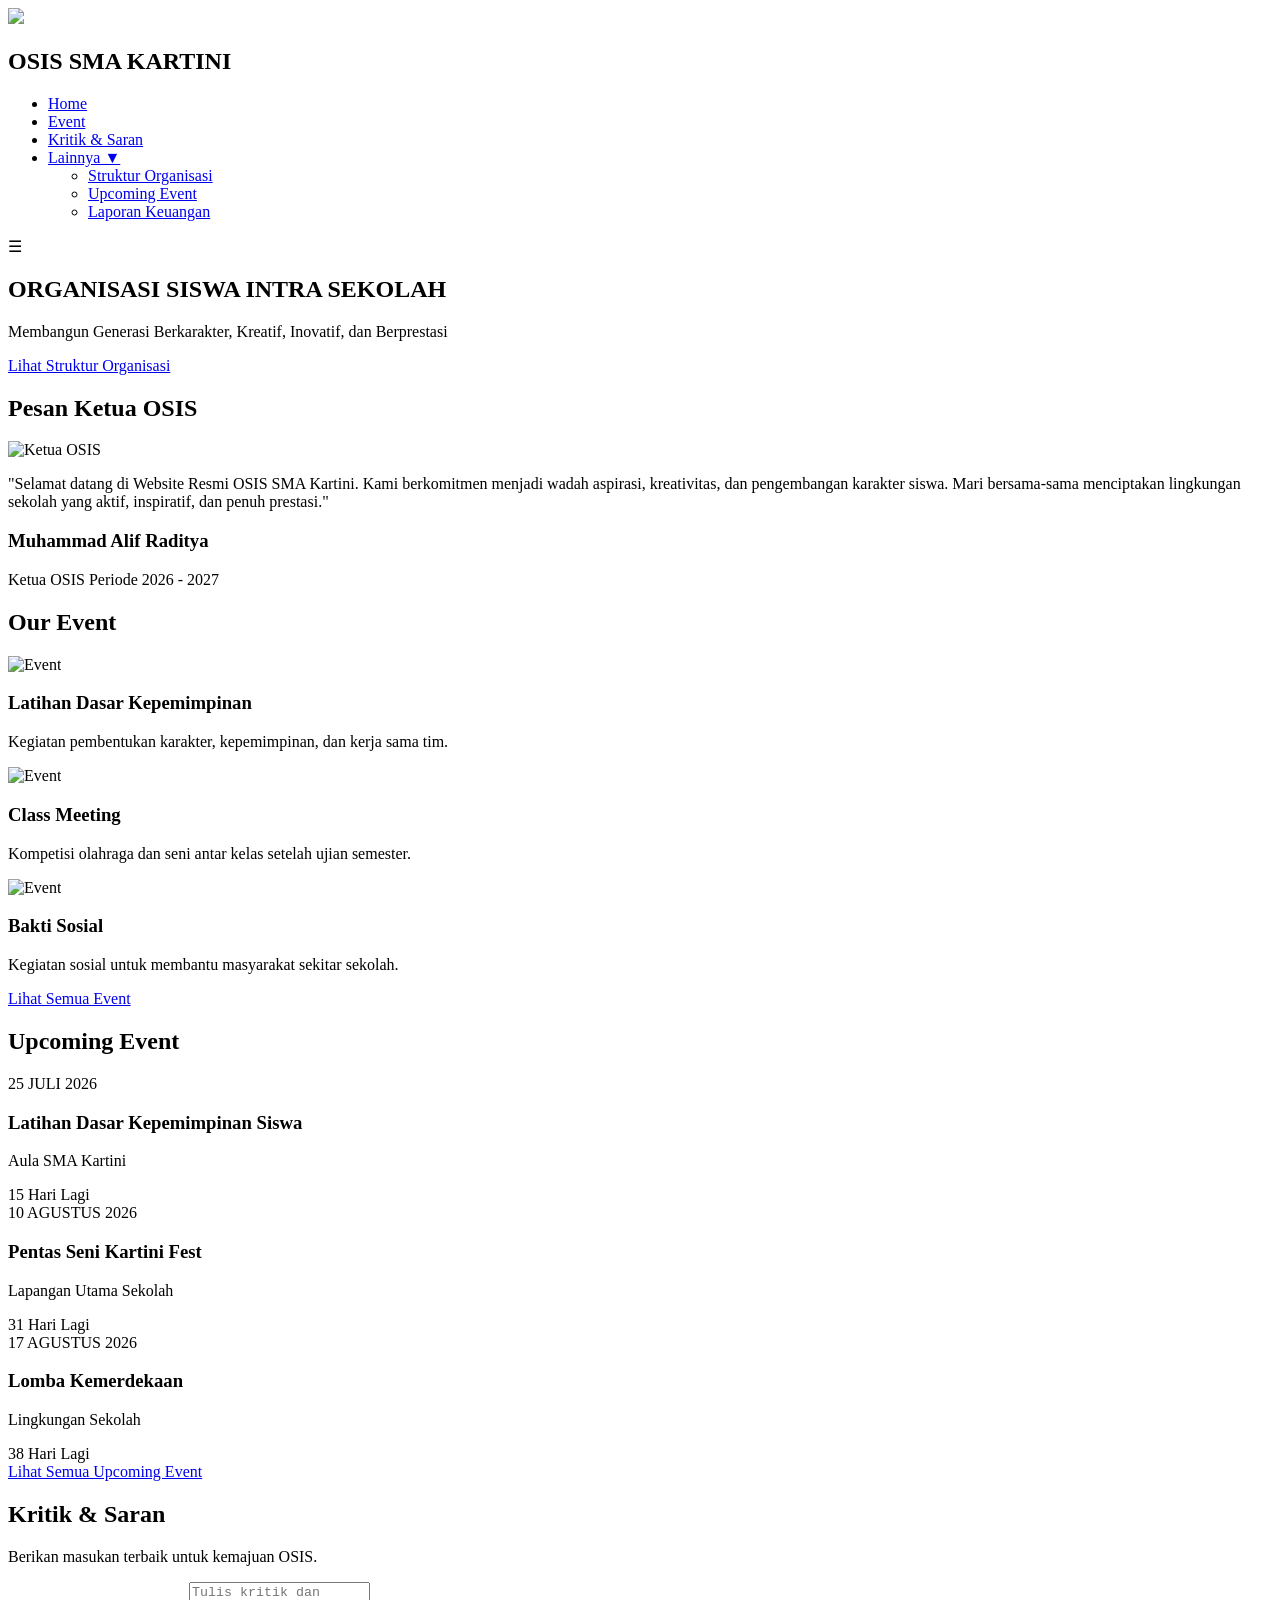
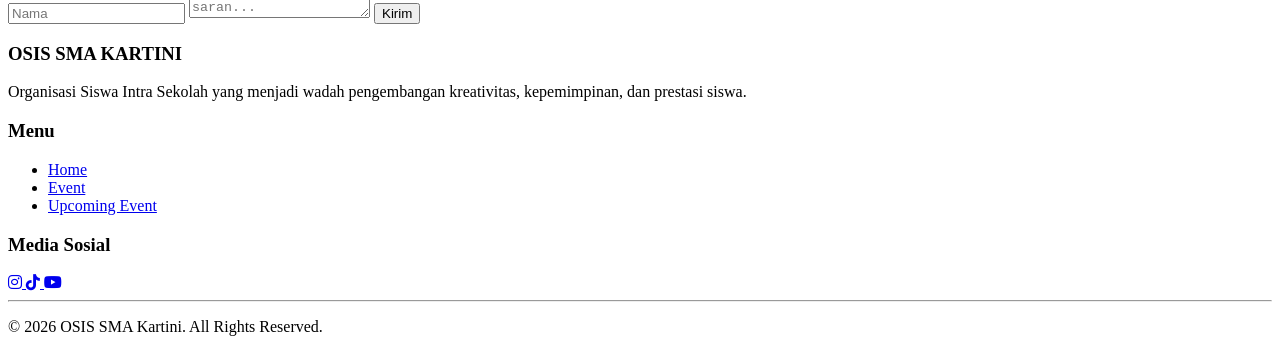
==== index.html @ 9b36c660 "Add files via upload" ====
<!DOCTYPE html>
<html lang="id">
<head>

<meta charset="UTF-8">
<meta name="viewport" content="width=device-width, initial-scale=1.0">

<title>OSIS SMA Kartini</title>

<link rel="preconnect" href="https://fonts.googleapis.com">
<link href="https://fonts.googleapis.com/css2?family=Poppins:wght@300;400;500;600;700&display=swap" rel="stylesheet">
<link rel="stylesheet"
href="https://cdnjs.cloudflare.com/ajax/libs/font-awesome/6.5.1/css/all.min.css">

<link rel="stylesheet" href="css/style.css">

</head>
<body>

<header>

<div class="container">

<nav class="navbar">

<div class="logo">
<img src="assets/icons/logo.png">
<h2>OSIS SMA KARTINI</h2>
</div>

<ul class="nav-menu">

<li>
<a href="index.html">Home</a>
</li>

<li>
<a href="event.html">Event</a>
</li>

<li>
<a href="#kritik">Kritik & Saran</a>
</li>

<li class="dropdown">

<a href="#">Lainnya ▼</a>

<ul class="dropdown-content">

<li>
<a href="struktur-organisasi.html">
Struktur Organisasi
</a>
</li>

<li>
<a href="upcoming-event.html">
Upcoming Event
</a>
</li>

<li>
<a href="laporan-keuangan.html">
Laporan Keuangan
</a>
</li>

</ul>

</li>

</ul>

<div class="hamburger">
☰
</div>

</nav>

</div>

</header>

<!-- HERO -->

<section class="hero">

    <div class="hero-overlay">

        <div class="hero-content">

            <h1>
                ORGANISASI SISWA INTRA SEKOLAH
            </h1>

            <p>
                Membangun Generasi Berkarakter,
                Kreatif, Inovatif, dan Berprestasi
            </p>

            <a href="struktur-organisasi.html" class="btn">
                Lihat Struktur Organisasi
            </a>

        </div>

    </div>

</section>

<!-- PESAN KETUA -->

<section class="ketua">

    <div class="container">

        <h2 class="section-title">
            Pesan Ketua OSIS
        </h2>

        <div class="ketua-wrapper">

            <div class="ketua-image">

                <img
                src="assets/images/ketua.png"
                alt="Ketua OSIS">

            </div>

            <div class="ketua-content">

                <p>
                    "Selamat datang di Website Resmi OSIS SMA Kartini.
                    Kami berkomitmen menjadi wadah aspirasi,
                    kreativitas, dan pengembangan karakter siswa.
                    Mari bersama-sama menciptakan lingkungan sekolah
                    yang aktif, inspiratif, dan penuh prestasi."
                </p>

                <h3>
                    Muhammad Alif Raditya
                </h3>

                <span>
                    Ketua OSIS Periode 2026 - 2027
                </span>

            </div>

        </div>

    </div>

</section>

<!-- EVENT PREVIEW -->

<section class="event-preview">

    <div class="container">

        <h2 class="section-title">
            Our Event
        </h2>

        <div class="event-grid">

            <!-- EVENT 1 -->

            <div class="event-card">

                <img
                src="assets/images/event1.jpg"
                alt="Event">

                <div class="event-content">

                    <h3>
                        Latihan Dasar Kepemimpinan
                    </h3>

                    <p>
                        Kegiatan pembentukan karakter,
                        kepemimpinan, dan kerja sama tim.
                    </p>

                </div>

            </div>

            <!-- EVENT 2 -->

            <div class="event-card">

                <img
                src="assets/images/event2.jpg"
                alt="Event">

                <div class="event-content">

                    <h3>
                        Class Meeting
                    </h3>

                    <p>
                        Kompetisi olahraga dan seni antar
                        kelas setelah ujian semester.
                    </p>

                </div>

            </div>

            <!-- EVENT 3 -->

            <div class="event-card">

                <img
                src="assets/images/event3.jpg"
                alt="Event">

                <div class="event-content">

                    <h3>
                        Bakti Sosial
                    </h3>

                    <p>
                        Kegiatan sosial untuk membantu
                        masyarakat sekitar sekolah.
                    </p>

                </div>

            </div>

        </div>

        <div class="event-button">

            <a href="event.html" class="btn btn-red">
                Lihat Semua Event
            </a>

        </div>

    </div>

</section>

<!-- UPCOMING EVENT -->

<section class="upcoming-preview">

    <div class="container">

        <h2 class="section-title">
            Upcoming Event
        </h2>

        <div class="upcoming-grid">

            <!-- EVENT 1 -->

            <div class="upcoming-card">

                <div class="upcoming-date">
                    25 JULI 2026
                </div>

                <h3>
                    Latihan Dasar Kepemimpinan Siswa
                </h3>

                <p>
                    Aula SMA Kartini
                </p>

                <div class="countdown">
                    15 Hari Lagi
                </div>

            </div>

            <!-- EVENT 2 -->

            <div class="upcoming-card">

                <div class="upcoming-date">
                    10 AGUSTUS 2026
                </div>

                <h3>
                    Pentas Seni Kartini Fest
                </h3>

                <p>
                    Lapangan Utama Sekolah
                </p>

                <div class="countdown">
                    31 Hari Lagi
                </div>

            </div>

            <!-- EVENT 3 -->

            <div class="upcoming-card">

                <div class="upcoming-date">
                    17 AGUSTUS 2026
                </div>

                <h3>
                    Lomba Kemerdekaan
                </h3>

                <p>
                    Lingkungan Sekolah
                </p>

                <div class="countdown">
                    38 Hari Lagi
                </div>

            </div>

        </div>

        <div class="event-button">

            <a href="upcoming-event.html" class="btn btn-red">
                Lihat Semua Upcoming Event
            </a>

        </div>

    </div>

</section>

<!-- KRITIK DAN SARAN -->

<section id="kritik" class="kritik-preview">

    <div class="kritik-wrapper">

        <h2>Kritik & Saran</h2>

        <p>
            Berikan masukan terbaik untuk kemajuan OSIS.
        </p>

        <form class="kritik-form">

            <input type="text" placeholder="Nama">

            <textarea placeholder="Tulis kritik dan saran..."></textarea>

            <button type="submit">
                Kirim
            </button>

        </form>

    </div>

</section>

<footer>

    <div class="container">

        <div class="footer-content">

            <div>

                <h3>OSIS SMA KARTINI</h3>

                <p>
                    Organisasi Siswa Intra Sekolah
                    yang menjadi wadah pengembangan
                    kreativitas, kepemimpinan, dan
                    prestasi siswa.
                </p>

            </div>

            <div>

                <h3>Menu</h3>

                <ul>

                    <li>
                        <a href="index.html">Home</a>
                    </li>

                    <li>
                        <a href="event.html">Event</a>
                    </li>

                    <li>
                        <a href="upcoming-event.html">
                            Upcoming Event
                        </a>
                    </li>

                </ul>

            </div>

            <div class="social-section">

                <h3>Media Sosial</h3>

                <div class="social-icons">

                    <a href="https://instagram.com"
                       target="_blank">

                        <i class="fab fa-instagram"></i>

                    </a>

                    <a href="https://tiktok.com"
                       target="_blank">

                        <i class="fab fa-tiktok"></i>

                    </a>

                    <a href="https://youtube.com"
                       target="_blank">

                        <i class="fab fa-youtube"></i>

                    </a>

                </div>

            </div>

        </div>

        <hr>

        <p class="copyright">
            © 2026 OSIS SMA Kartini. All Rights Reserved.
        </p>

    </div>

</footer>

<script src="js/main.js"></script>

</body>
</html
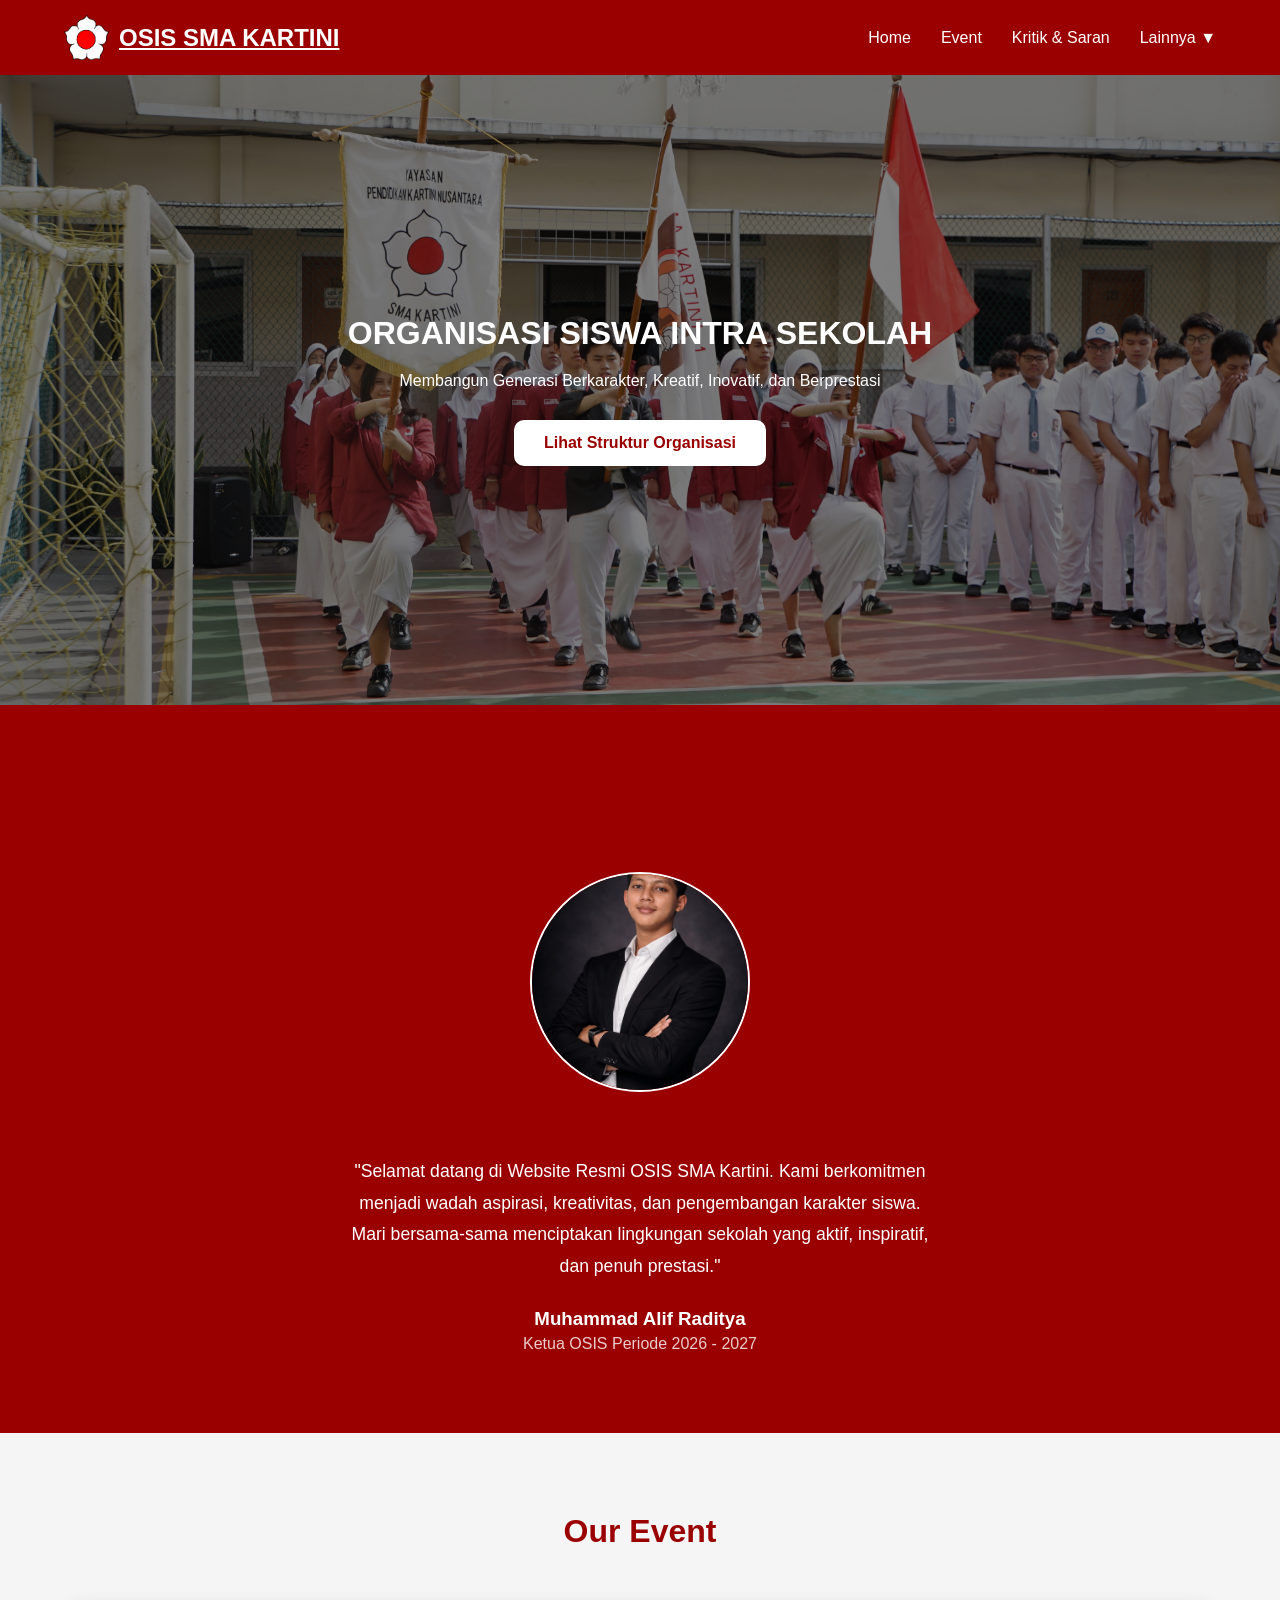
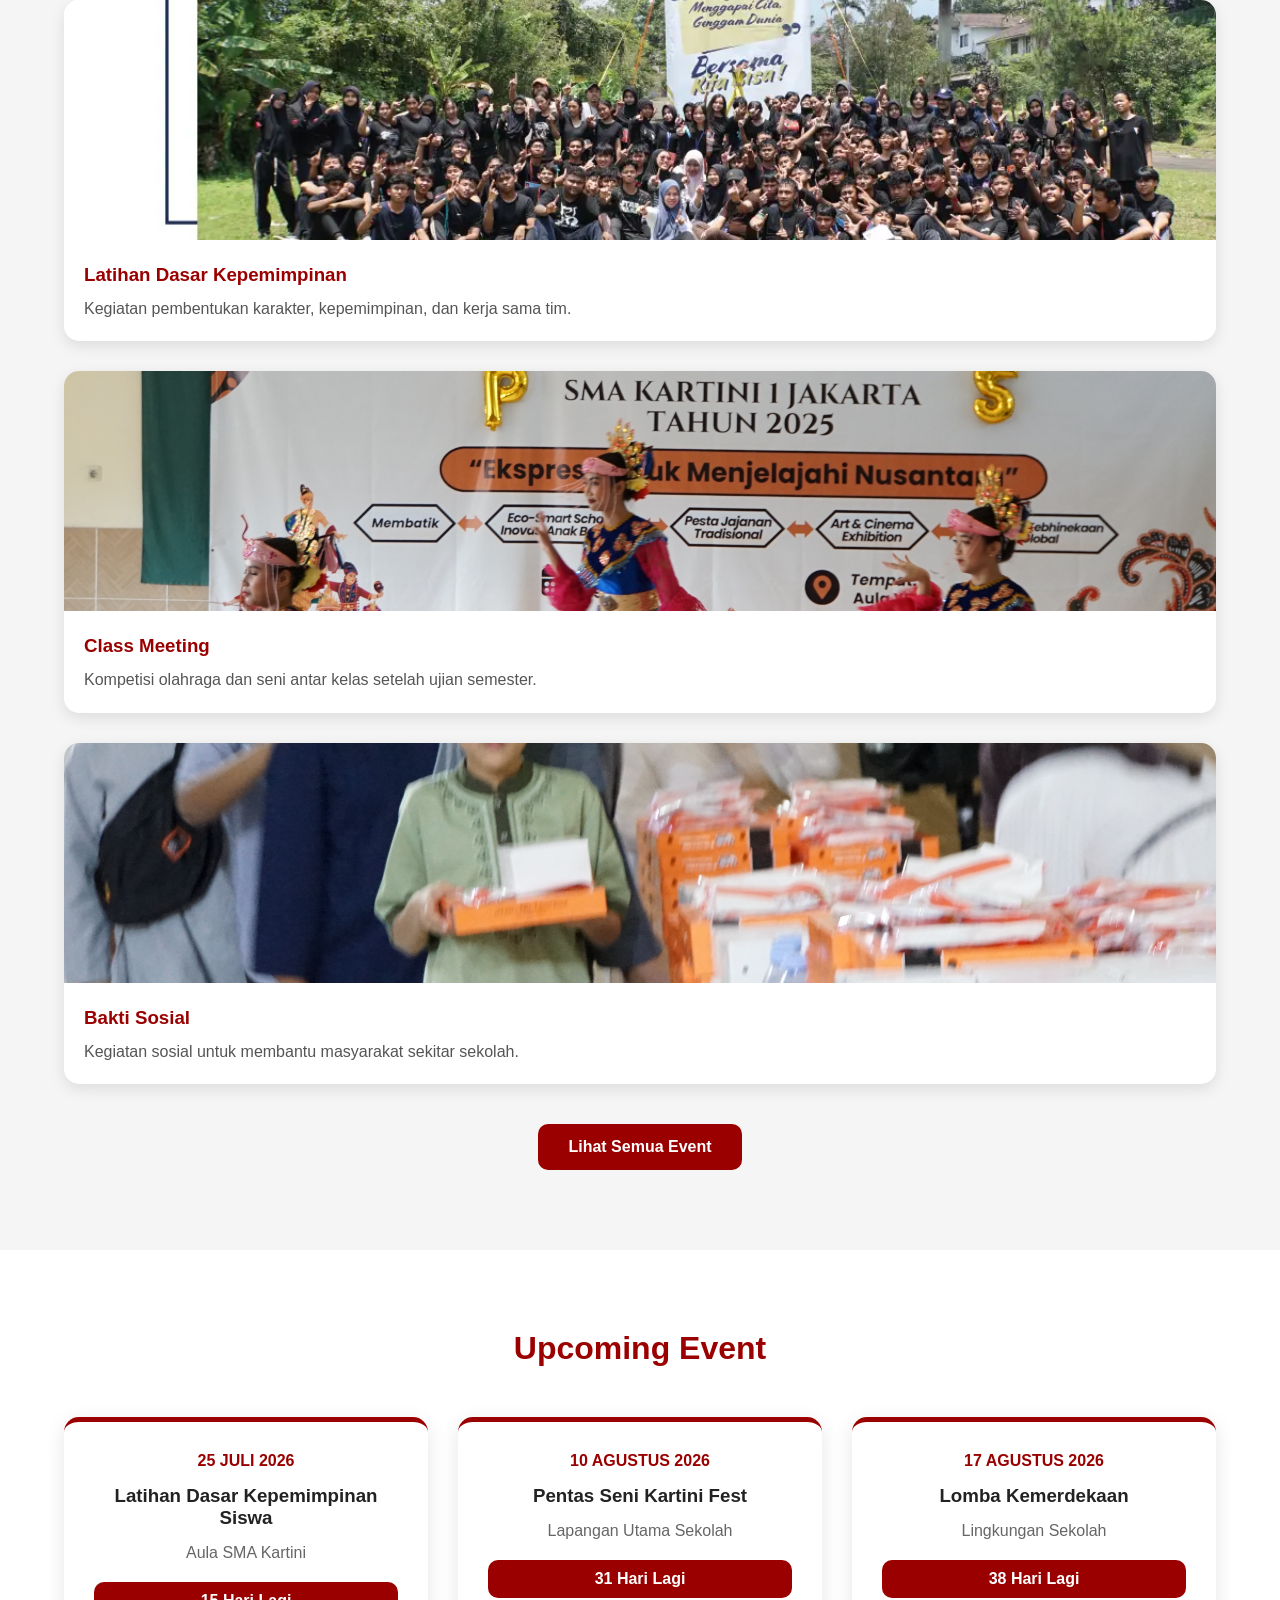
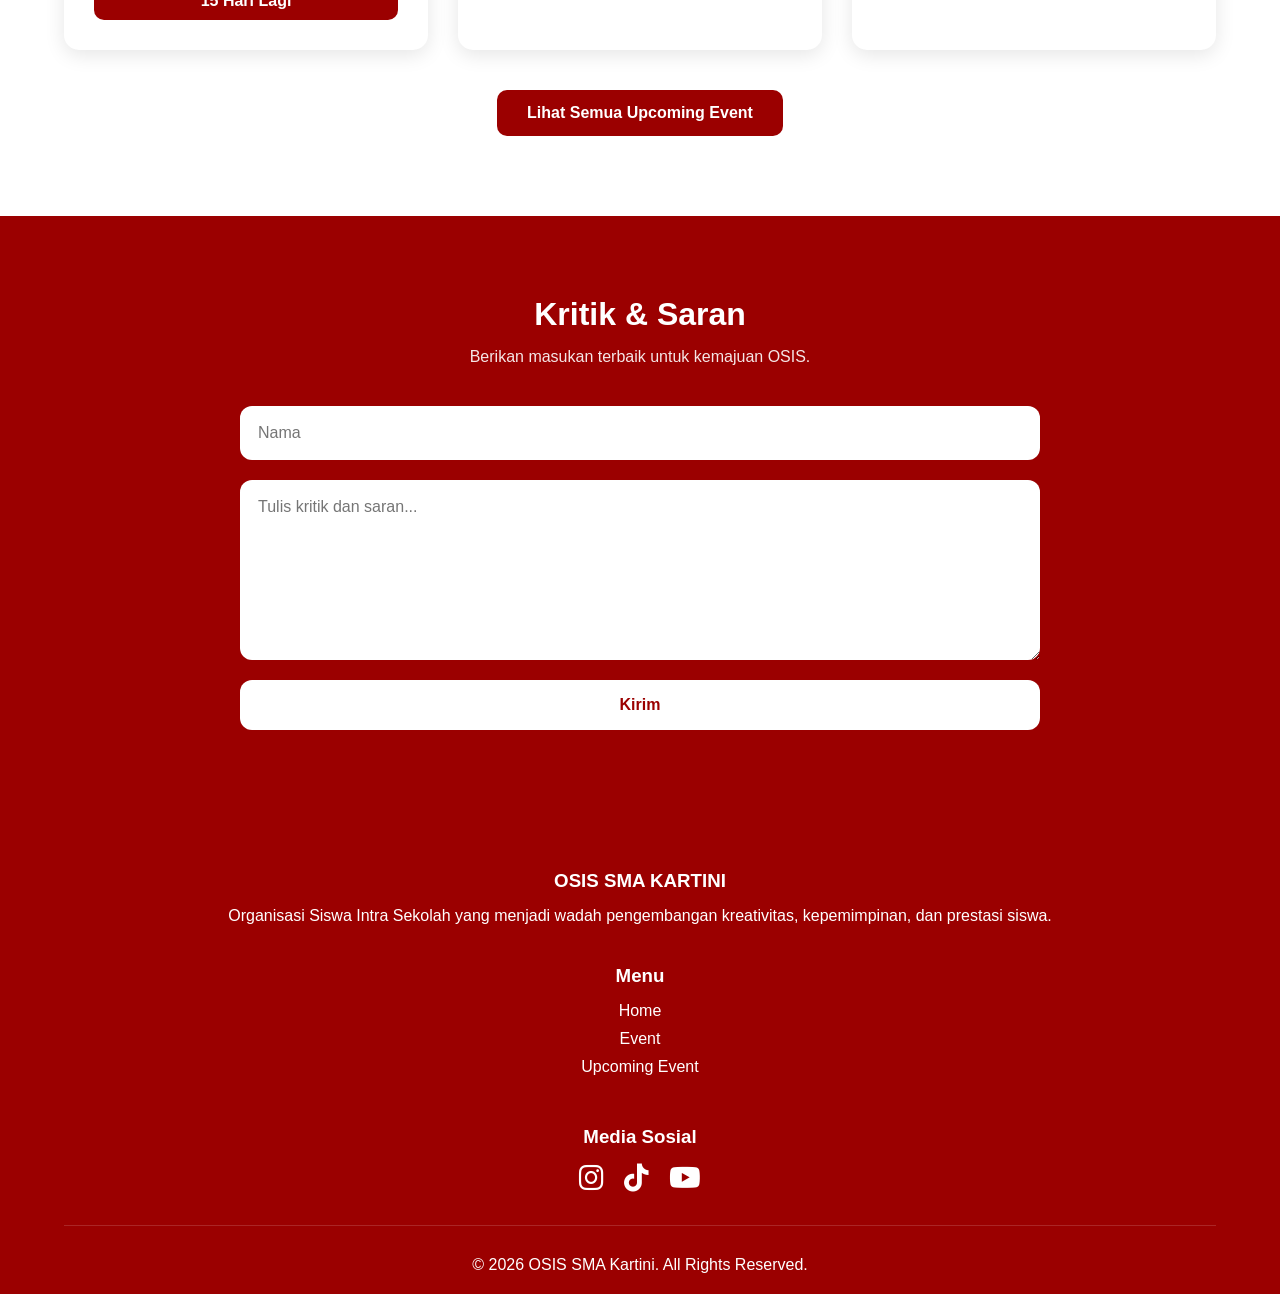
==== commit edb92a6b: "Add files via upload" ====
--- a/index.html
+++ b/index.html
@@ -23,52 +23,52 @@
 
 <nav class="navbar">
 
-<div class="logo">
-<img src="assets/icons/logo.png">
-<h2>OSIS SMA KARTINI</h2>
-</div>
+<a href="index.html" class="logo">
+    <img src="assets/icons/logo.png" alt="Logo OSIS">
+    <h2>OSIS SMA KARTINI</h2>
+</a>
 
 <ul class="nav-menu">
 
-<li>
-<a href="index.html">Home</a>
-</li>
-
-<li>
-<a href="event.html">Event</a>
-</li>
-
-<li>
-<a href="#kritik">Kritik & Saran</a>
-</li>
-
-<li class="dropdown">
-
-<a href="#">Lainnya ▼</a>
-
-<ul class="dropdown-content">
-
-<li>
-<a href="struktur-organisasi.html">
-Struktur Organisasi
-</a>
-</li>
-
-<li>
-<a href="upcoming-event.html">
-Upcoming Event
-</a>
-</li>
-
-<li>
-<a href="laporan-keuangan.html">
-Laporan Keuangan
-</a>
-</li>
-
-</ul>
-
-</li>
+    <li>
+        <a href="index.html">Home</a>
+    </li>
+
+    <li>
+        <a href="event.html">Event</a>
+    </li>
+
+    <li>
+        <a href="#kritik">Kritik & Saran</a>
+    </li>
+
+    <li class="dropdown">
+
+        <a href="#">Lainnya ▼</a>
+
+        <ul class="dropdown-content">
+
+            <li>
+                <a href="struktur-organisasi.html">
+                    Struktur Organisasi
+                </a>
+            </li>
+
+            <li>
+                <a href="upcoming-event.html">
+                    Upcoming Event
+                </a>
+            </li>
+
+            <li>
+                <a href="laporan-keuangan.html">
+                    Laporan Keuangan
+                </a>
+            </li>
+
+        </ul>
+
+    </li>
 
 </ul>
 
@@ -99,7 +99,7 @@
                 Kreatif, Inovatif, dan Berprestasi
             </p>
 
-            <a href="struktur-organisasi.html" class="btn">
+            <a href="struktur-organisasi.html" class="btn btn-white">
                 Lihat Struktur Organisasi
             </a>
 
@@ -239,11 +239,9 @@
         </div>
 
         <div class="event-button">
-
             <a href="event.html" class="btn btn-red">
                 Lihat Semua Event
             </a>
-
         </div>
 
     </div>
@@ -331,11 +329,9 @@
         </div>
 
         <div class="event-button">
-
             <a href="upcoming-event.html" class="btn btn-red">
                 Lihat Semua Upcoming Event
             </a>
-
         </div>
 
     </div>
--- a/css/style.css
+++ b/css/style.css
@@ -0,0 +1,533 @@
+*{
+    margin:0;
+    padding:0;
+    box-sizing:border-box;
+    font-family:'Poppins',sans-serif;
+}
+
+:root{
+    --primary:#9b0000;
+    --primary-dark:#780000;
+    --white:#ffffff;
+    --light:#f5f5f5;
+    --dark:#222;
+}
+
+html{
+    scroll-behavior:smooth;
+}
+
+body{
+    background:var(--white);
+    color:var(--dark);
+}
+
+/* CONTAINER */
+
+.container{
+    width:90%;
+    max-width:1200px;
+    margin:auto;
+}
+
+/* NAVBAR */
+
+header{
+    background:var(--primary);
+    position:sticky;
+    top:0;
+    z-index:999;
+}
+
+.navbar{
+    display:flex;
+    justify-content:space-between;
+    align-items:center;
+    padding:15px 0;
+}
+
+.logo{
+    display:flex;
+    align-items:center;
+    gap:10px;
+    color:white;
+}
+
+.logo img{
+    width:45px;
+}
+
+.nav-menu{
+    display:flex;
+    list-style:none;
+    gap:30px;
+}
+
+.nav-menu a{
+    color:white;
+    text-decoration:none;
+    font-weight:500;
+}
+
+.dropdown{
+    position:relative;
+}
+
+.dropdown-content{
+    display:none;
+    position:absolute;
+    background:white;
+    width:220px;
+    top:35px;
+    right:0;
+    border-radius:10px;
+    overflow:hidden;
+    box-shadow:0 5px 15px rgba(0,0,0,.15);
+}
+
+.dropdown-content a{
+    color:black;
+    display:block;
+    padding:12px;
+}
+
+.dropdown-content a:hover{
+    background:#f3f3f3;
+}
+
+.dropdown:hover .dropdown-content{
+    display:block;
+}
+
+/* ====================
+   HERO SECTION
+==================== */
+
+.hero{
+    height:85vh;
+
+    background:
+    linear-gradient(
+        rgba(0,0,0,.5),
+        rgba(0,0,0,.5)
+    ),
+    url('../assets/images/Slider\ 2.JPG');
+
+    background-size:cover;
+    background-position:center;
+
+    display:flex;
+    align-items:center;
+    justify-content:center;
+}
+
+.hero-content{
+    text-align:center;
+    color:white;
+    max-width:800px;
+    padding:20px;
+}
+
+.hero-content h1{
+    font-size:3rem;
+    margin-bottom:20px;
+}
+
+.hero-content p{
+    font-size:1.2rem;
+    margin-bottom:30px;
+}
+
+.btn{
+    display:inline-block;
+    background:white;
+    color:var(--primary);
+    text-decoration:none;
+    padding:14px 30px;
+    border-radius:10px;
+    font-weight:600;
+    transition:.3s;
+}
+
+.btn:hover{
+    transform:translateY(-3px);
+}
+
+/* ====================
+   SECTION TITLE
+==================== */
+
+.section-title{
+    text-align:center;
+    color:var(--primary);
+    margin-bottom:50px;
+    font-size:2rem;
+}
+
+/* ====================
+   KETUA OSIS
+==================== */
+
+.ketua{
+    padding:80px 0;
+    background:var(--primary);
+    color:var(--white);
+}
+
+.ketua-wrapper{
+    display:flex;
+    align-items:center;
+    justify-content:center;
+    gap:60px;
+}
+
+.ketua-image img{
+    width:320px;
+    height:320px;
+    object-fit:cover;
+    border-radius:50%;
+    border:2px solid white;
+}
+
+.ketua-content{
+    max-width:600px;
+}
+
+.ketua-content p{
+    font-size:1.1rem;
+    line-height:1.8;
+    margin-bottom:25px;
+}
+
+.ketua-content h3{
+    margin-bottom:5px;
+}
+
+.ketua-content span{
+    opacity:.8;
+}
+
+/* HAMBURGER */
+
+.hamburger{
+    display:none;
+    color:white;
+    font-size:28px;
+    cursor:pointer;
+}
+
+/* ====================
+   EVENT PREVIEW
+==================== */
+
+.event-preview{
+    padding:80px 0;
+    background:#f5f5f5;
+}
+
+.event-grid{
+    display:grid;
+    grid-template-columns:repeat(3,1fr);
+    gap:30px;
+}
+
+.event-card{
+    background:white;
+    border-radius:15px;
+    overflow:hidden;
+    box-shadow:0 5px 15px rgba(0,0,0,.1);
+    transition:.3s;
+}
+
+.event-card:hover{
+    transform:translateY(-8px);
+}
+
+.event-card img{
+    width:100%;
+    height:240px;
+    object-fit:cover;
+}
+
+.event-content{
+    padding:20px;
+}
+
+.event-content h3{
+    color:var(--primary);
+    margin-bottom:10px;
+}
+
+.event-content p{
+    line-height:1.6;
+    color:#555;
+}
+
+.event-button{
+    text-align:center;
+    margin-top:40px;
+}
+
+.btn-red{
+    background:var(--primary);
+    color:white;
+}
+
+/* ====================
+   UPCOMING EVENT
+==================== */
+
+.upcoming-preview{
+    padding:80px 0;
+    background:white;
+}
+
+.upcoming-grid{
+    display:grid;
+    grid-template-columns:repeat(3,1fr);
+    gap:30px;
+}
+
+.upcoming-card{
+    background:white;
+    border-radius:15px;
+    padding:30px;
+    text-align:center;
+    box-shadow:0 5px 20px rgba(0,0,0,.1);
+    border-top:5px solid var(--primary);
+    transition:.3s;
+}
+
+.upcoming-card:hover{
+    transform:translateY(-8px);
+}
+
+.upcoming-date{
+    color:var(--primary);
+    font-weight:700;
+    margin-bottom:15px;
+}
+
+.upcoming-card h3{
+    margin-bottom:15px;
+}
+
+.upcoming-card p{
+    color:#666;
+    margin-bottom:20px;
+}
+
+.countdown{
+    background:var(--primary);
+    color:white;
+    padding:10px;
+    border-radius:10px;
+    font-weight:600;
+}
+
+/* ====================
+   KRITIK & SARAN
+==================== */
+
+.kritik-preview{
+    padding:80px 0;
+    background:var(--primary);
+}
+
+.kritik-wrapper{
+    max-width:800px;
+    margin:auto;
+    text-align:center;
+    color:white;
+}
+
+.kritik-wrapper h2{
+    font-size:2rem;
+    margin-bottom:15px;
+}
+
+.kritik-wrapper p{
+    margin-bottom:40px;
+    opacity:.9;
+}
+
+.kritik-form{
+    display:flex;
+    flex-direction:column;
+    gap:20px;
+}
+
+.kritik-form input,
+.kritik-form textarea{
+    padding:18px;
+    border:none;
+    border-radius:12px;
+    font-size:16px;
+}
+
+.kritik-form textarea{
+    min-height:180px;
+    resize:vertical;
+}
+
+.kritik-form button{
+    background:white;
+    color:var(--primary);
+    border:none;
+    padding:16px;
+    border-radius:12px;
+    cursor:pointer;
+    font-size:16px;
+    font-weight:600;
+    transition:.3s;
+}
+
+.kritik-form button:hover{
+    transform:translateY(-3px);
+}
+
+#kritik{
+    scroll-margin-top: 70px;
+}
+
+/* ====================
+   FOOTER
+==================== */
+
+footer{
+    background:#9b0000;
+    color:white;
+    padding:60px 0 20px;
+}
+
+.footer-content{
+    display:grid;
+    grid-template-columns:2fr 1fr 1fr;
+    gap:40px;
+    align-items:start;
+}
+
+.footer-content h3{
+    margin-bottom:15px;
+}
+
+.footer-content ul{
+    list-style:none;
+}
+
+.footer-content ul li{
+    margin-bottom:10px;
+}
+
+.footer-content a{
+    text-decoration:none;
+    color:white;
+}
+
+.footer-content a:hover{
+    opacity:.8;
+}
+
+.social-section{
+    text-align:center;
+}
+
+.social-icons{
+    display:flex;
+    justify-content:center;
+    align-items:center;
+    gap:20px;
+    margin-top:15px;
+}
+
+.social-icons a{
+    color:white;
+    font-size:28px;
+    transition:0.3s;
+}
+
+.social-icons a:hover{
+    transform:translateY(-4px);
+    color:#666;
+}
+
+footer hr{
+    margin:30px 0;
+    border:none;
+    height:1px;
+    background:rgba(255,255,255,.15);
+}
+
+.copyright{
+    text-align:center;
+}
+
+/* RESPONSIVE */
+
+@media(max-width:768px){
+
+    .footer-content{
+        grid-template-columns:1fr;
+        text-align:center;
+    }
+
+    .social-icons{
+        justify-content:center;
+    }
+
+}
+
+/* MOBILE */
+
+@media(max-width:768px){
+
+    .hamburger{
+        display:block;
+    }
+
+    .nav-menu{
+        display:none;
+        flex-direction:column;
+        position:absolute;
+        top:75px;
+        left:0;
+        width:100%;
+        background:var(--primary);
+        padding:20px;
+    }
+
+    .nav-menu.active{
+        display:flex;
+    }
+}
+
+.hero{
+    height:70vh;
+}
+
+.hero-content h1{
+    font-size:2rem;
+}
+
+.hero-content p{
+    font-size:1rem;
+}
+
+.ketua-wrapper{
+    flex-direction:column;
+    text-align:center;
+}
+
+.ketua-image img{
+    width:220px;
+    height:220px;
+}
+
+.event-grid{
+    grid-template-columns:1fr;
+}
+
+.footer-content{
+    grid-template-columns:1fr;
+    text-align:center;
+}
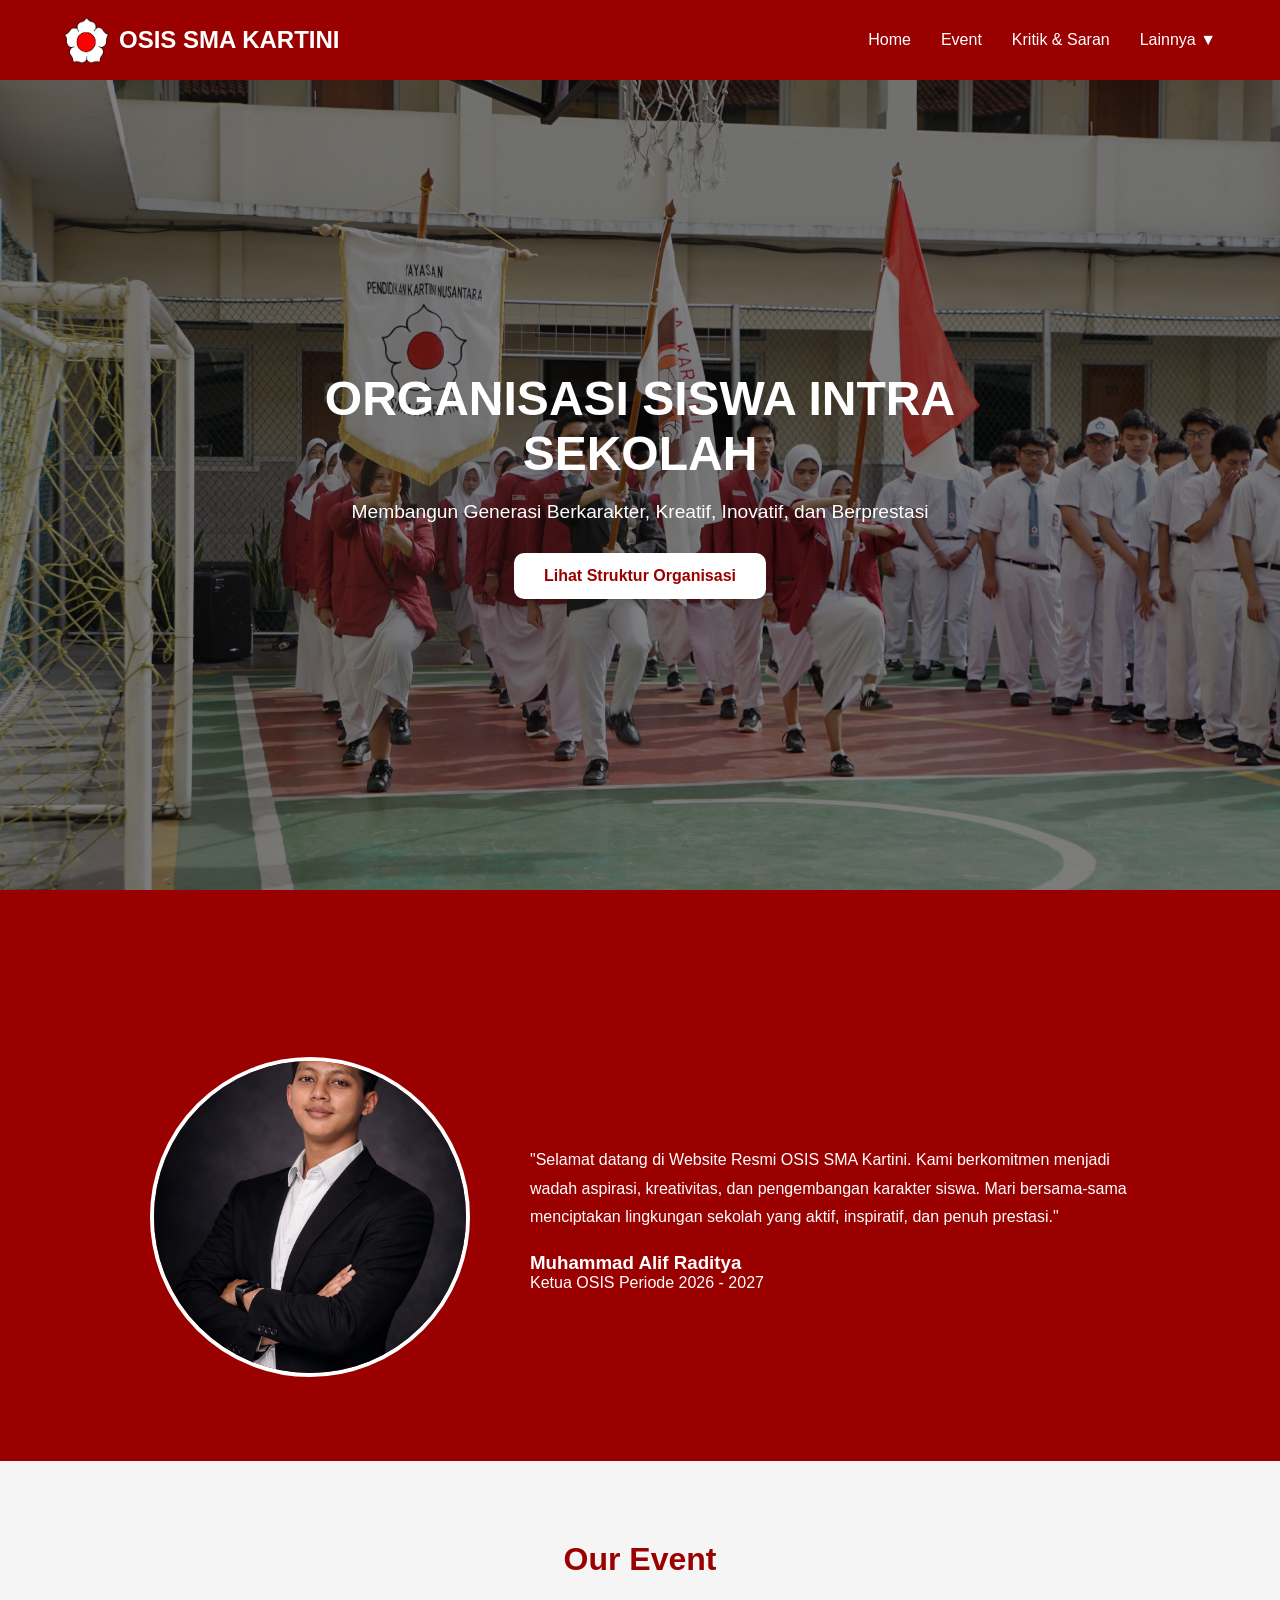
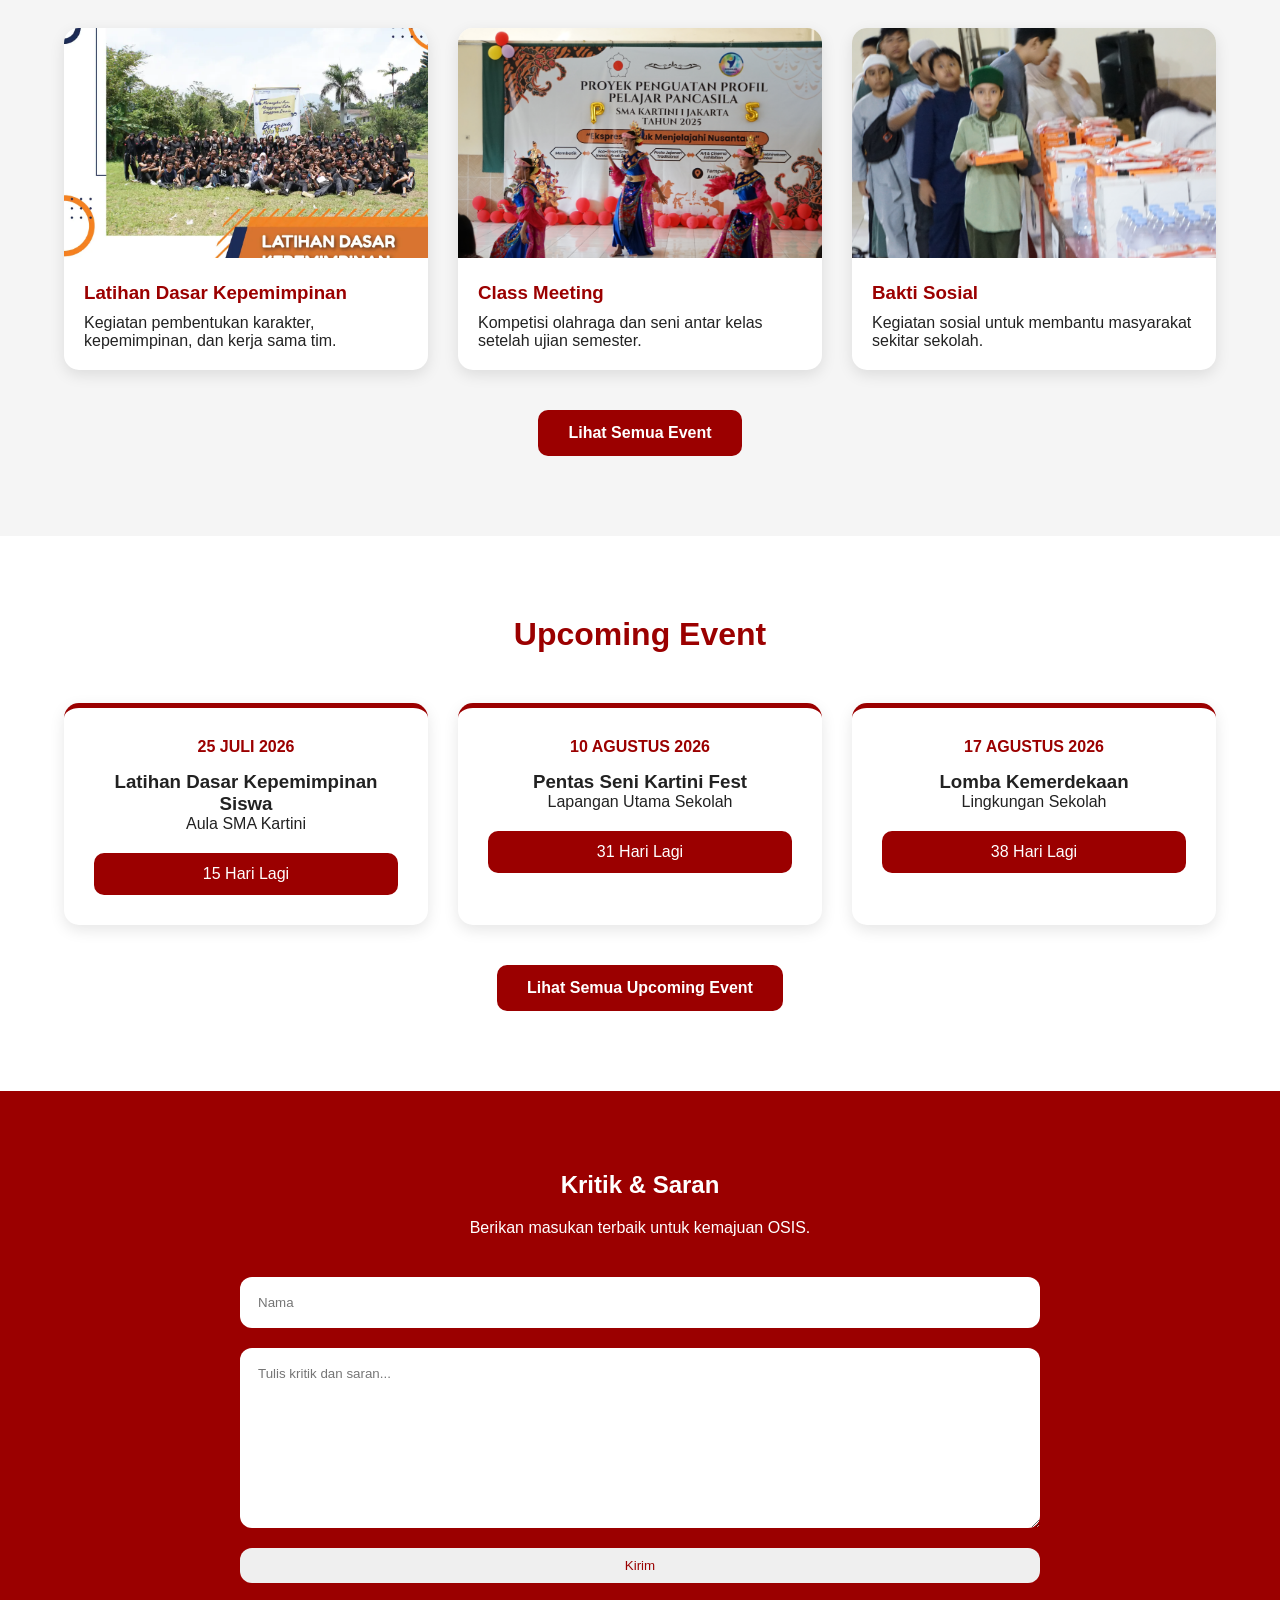
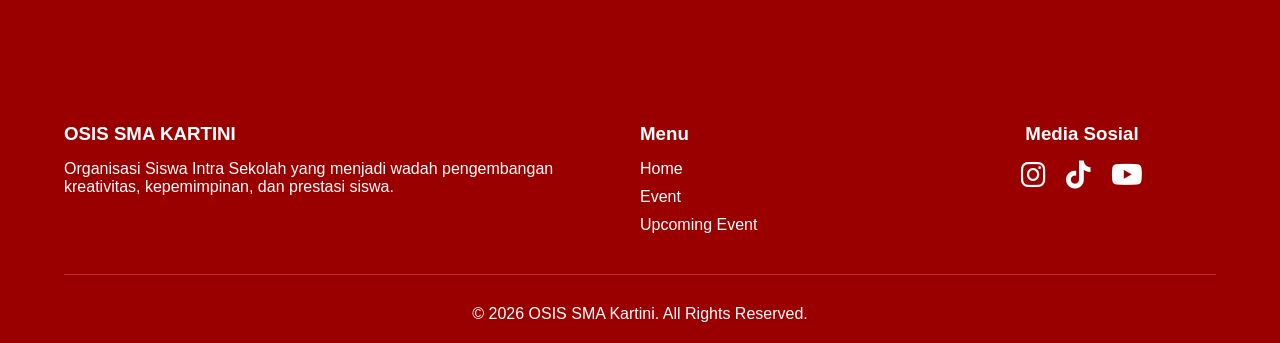
==== commit cbbf3257: "Update index.html" ====
--- a/index.html
+++ b/index.html
@@ -11,6 +11,7 @@
 <link href="https://fonts.googleapis.com/css2?family=Poppins:wght@300;400;500;600;700&display=swap" rel="stylesheet">
 <link rel="stylesheet"
 href="https://cdnjs.cloudflare.com/ajax/libs/font-awesome/6.5.1/css/all.min.css">
+<link rel="icon" href="assets/icons/logo.png" type="image/png" />
 
 <link rel="stylesheet" href="css/style.css">
 
@@ -455,4 +456,4 @@
 <script src="js/main.js"></script>
 
 </body>
-</html+</html
--- a/css/style.css
+++ b/css/style.css
@@ -1,3 +1,7 @@
+/* ========================================
+   RESET
+======================================== */
+
 *{
     margin:0;
     padding:0;
@@ -7,10 +11,11 @@
 
 :root{
     --primary:#9b0000;
-    --primary-dark:#780000;
+    --primary-dark:#750000;
     --white:#ffffff;
     --light:#f5f5f5;
-    --dark:#222;
+    --dark:#222222;
+    --shadow:0 5px 15px rgba(0,0,0,.1);
 }
 
 html{
@@ -20,9 +25,12 @@
 body{
     background:var(--white);
     color:var(--dark);
-}
-
-/* CONTAINER */
+    overflow-x:hidden;
+}
+
+/* ========================================
+   GLOBAL
+======================================== */
 
 .container{
     width:90%;
@@ -30,26 +38,63 @@
     margin:auto;
 }
 
-/* NAVBAR */
+section{
+    padding:80px 0;
+}
+
+.section-title{
+    text-align:center;
+    color:var(--primary);
+    margin-bottom:50px;
+    font-size:2rem;
+}
+
+.btn{
+    display:inline-block;
+    padding:14px 30px;
+    border-radius:10px;
+    text-decoration:none;
+    font-weight:600;
+    transition:.3s;
+}
+
+.btn:hover{
+    transform:translateY(-3px);
+}
+
+.btn-white{
+    background:white;
+    color:var(--primary);
+}
+
+.btn-red{
+    background:var(--primary);
+    color:white;
+}
+
+/* ========================================
+   NAVBAR
+======================================== */
 
 header{
     background:var(--primary);
     position:sticky;
     top:0;
-    z-index:999;
+    z-index:1000;
 }
 
 .navbar{
+    height:80px;
     display:flex;
     justify-content:space-between;
     align-items:center;
-    padding:15px 0;
 }
 
 .logo{
     display:flex;
     align-items:center;
     gap:10px;
+    text-decoration:none;
     color:white;
 }
 
@@ -58,8 +103,8 @@
 }
 
 .nav-menu{
-    display:flex;
     list-style:none;
+    display:flex;
     gap:30px;
 }
 
@@ -68,6 +113,21 @@
     text-decoration:none;
     font-weight:500;
 }
+
+.nav-menu a:hover{
+    opacity:.8;
+}
+
+.hamburger{
+    display:none;
+    color:white;
+    font-size:30px;
+    cursor:pointer;
+}
+
+/* ========================================
+   DROPDOWN
+======================================== */
 
 .dropdown{
     position:relative;
@@ -76,35 +136,35 @@
 .dropdown-content{
     display:none;
     position:absolute;
-    background:white;
-    width:220px;
     top:35px;
     right:0;
+    width:220px;
+    background:white;
     border-radius:10px;
     overflow:hidden;
-    box-shadow:0 5px 15px rgba(0,0,0,.15);
+    box-shadow:var(--shadow);
 }
 
 .dropdown-content a{
-    color:black;
     display:block;
-    padding:12px;
+    color:var(--dark);
+    padding:12px 15px;
 }
 
 .dropdown-content a:hover{
-    background:#f3f3f3;
+    background:#f2f2f2;
 }
 
 .dropdown:hover .dropdown-content{
     display:block;
 }
 
-/* ====================
-   HERO SECTION
-==================== */
+/* ========================================
+   HERO
+======================================== */
 
 .hero{
-    height:85vh;
+    height:90vh;
 
     background:
     linear-gradient(
@@ -117,8 +177,8 @@
     background-position:center;
 
     display:flex;
+    justify-content:center;
     align-items:center;
-    justify-content:center;
 }
 
 .hero-content{
@@ -138,40 +198,13 @@
     margin-bottom:30px;
 }
 
-.btn{
-    display:inline-block;
-    background:white;
-    color:var(--primary);
-    text-decoration:none;
-    padding:14px 30px;
-    border-radius:10px;
-    font-weight:600;
-    transition:.3s;
-}
-
-.btn:hover{
-    transform:translateY(-3px);
-}
-
-/* ====================
-   SECTION TITLE
-==================== */
-
-.section-title{
-    text-align:center;
-    color:var(--primary);
-    margin-bottom:50px;
-    font-size:2rem;
-}
-
-/* ====================
+/* ========================================
    KETUA OSIS
-==================== */
+======================================== */
 
 .ketua{
-    padding:80px 0;
-    background:var(--primary);
-    color:var(--white);
+    background:var(--primary);
+    color:white;
 }
 
 .ketua-wrapper{
@@ -184,9 +217,9 @@
 .ketua-image img{
     width:320px;
     height:320px;
+    border-radius:50%;
     object-fit:cover;
-    border-radius:50%;
-    border:2px solid white;
+    border:4px solid white;
 }
 
 .ketua-content{
@@ -194,35 +227,16 @@
 }
 
 .ketua-content p{
-    font-size:1.1rem;
     line-height:1.8;
-    margin-bottom:25px;
-}
-
-.ketua-content h3{
-    margin-bottom:5px;
-}
-
-.ketua-content span{
-    opacity:.8;
-}
-
-/* HAMBURGER */
-
-.hamburger{
-    display:none;
-    color:white;
-    font-size:28px;
-    cursor:pointer;
-}
-
-/* ====================
-   EVENT PREVIEW
-==================== */
+    margin-bottom:20px;
+}
+
+/* ========================================
+   EVENT
+======================================== */
 
 .event-preview{
-    padding:80px 0;
-    background:#f5f5f5;
+    background:var(--light);
 }
 
 .event-grid{
@@ -235,7 +249,7 @@
     background:white;
     border-radius:15px;
     overflow:hidden;
-    box-shadow:0 5px 15px rgba(0,0,0,.1);
+    box-shadow:var(--shadow);
     transition:.3s;
 }
 
@@ -245,7 +259,7 @@
 
 .event-card img{
     width:100%;
-    height:240px;
+    height:230px;
     object-fit:cover;
 }
 
@@ -258,29 +272,14 @@
     margin-bottom:10px;
 }
 
-.event-content p{
-    line-height:1.6;
-    color:#555;
-}
-
 .event-button{
     text-align:center;
     margin-top:40px;
 }
 
-.btn-red{
-    background:var(--primary);
-    color:white;
-}
-
-/* ====================
+/* ========================================
    UPCOMING EVENT
-==================== */
-
-.upcoming-preview{
-    padding:80px 0;
-    background:white;
-}
+======================================== */
 
 .upcoming-grid{
     display:grid;
@@ -290,48 +289,43 @@
 
 .upcoming-card{
     background:white;
+    border-top:5px solid var(--primary);
     border-radius:15px;
     padding:30px;
     text-align:center;
-    box-shadow:0 5px 20px rgba(0,0,0,.1);
-    border-top:5px solid var(--primary);
-    transition:.3s;
-}
-
-.upcoming-card:hover{
-    transform:translateY(-8px);
+    box-shadow:var(--shadow);
 }
 
 .upcoming-date{
     color:var(--primary);
-    font-weight:700;
+    font-weight:bold;
     margin-bottom:15px;
 }
 
-.upcoming-card h3{
-    margin-bottom:15px;
-}
-
-.upcoming-card p{
-    color:#666;
-    margin-bottom:20px;
-}
-
 .countdown{
-    background:var(--primary);
-    color:white;
-    padding:10px;
+    display:block;
+    margin-top:20px;
+    background:var(--primary);
+    color:white;
+    padding:12px;
     border-radius:10px;
-    font-weight:600;
-}
-
-/* ====================
+}
+
+.upcoming-button{
+    text-align:center;
+    margin-top:40px;
+}
+
+/* ========================================
    KRITIK & SARAN
-==================== */
+======================================== */
 
 .kritik-preview{
-    padding:80px 0;
-    background:var(--primary);
+    background:var(--primary);
+}
+
+#kritik{
+    scroll-margin-top:70px;
 }
 
 .kritik-wrapper{
@@ -341,14 +335,8 @@
     color:white;
 }
 
-.kritik-wrapper h2{
-    font-size:2rem;
-    margin-bottom:15px;
-}
-
 .kritik-wrapper p{
-    margin-bottom:40px;
-    opacity:.9;
+    margin:20px 0 40px;
 }
 
 .kritik-form{
@@ -362,40 +350,26 @@
     padding:18px;
     border:none;
     border-radius:12px;
-    font-size:16px;
 }
 
 .kritik-form textarea{
     min-height:180px;
-    resize:vertical;
 }
 
 .kritik-form button{
-    background:white;
+    padding:10px;
+    border:none;
+    border-radius:12px;
     color:var(--primary);
-    border:none;
-    padding:16px;
-    border-radius:12px;
     cursor:pointer;
-    font-size:16px;
-    font-weight:600;
-    transition:.3s;
-}
-
-.kritik-form button:hover{
-    transform:translateY(-3px);
-}
-
-#kritik{
-    scroll-margin-top: 70px;
-}
-
-/* ====================
+}
+
+/* ========================================
    FOOTER
-==================== */
+======================================== */
 
 footer{
-    background:#9b0000;
+    background:var(--primary);
     color:white;
     padding:60px 0 20px;
 }
@@ -404,7 +378,6 @@
     display:grid;
     grid-template-columns:2fr 1fr 1fr;
     gap:40px;
-    align-items:start;
 }
 
 .footer-content h3{
@@ -415,17 +388,13 @@
     list-style:none;
 }
 
-.footer-content ul li{
+.footer-content li{
     margin-bottom:10px;
 }
 
 .footer-content a{
+    color:white;
     text-decoration:none;
-    color:white;
-}
-
-.footer-content a:hover{
-    opacity:.8;
 }
 
 .social-section{
@@ -435,7 +404,6 @@
 .social-icons{
     display:flex;
     justify-content:center;
-    align-items:center;
     gap:20px;
     margin-top:15px;
 }
@@ -443,41 +411,26 @@
 .social-icons a{
     color:white;
     font-size:28px;
-    transition:0.3s;
 }
 
 .social-icons a:hover{
-    transform:translateY(-4px);
-    color:#666;
+    transform:translateY(-3px);
 }
 
 footer hr{
     margin:30px 0;
     border:none;
     height:1px;
-    background:rgba(255,255,255,.15);
+    background:rgba(255,255,255,.2);
 }
 
 .copyright{
     text-align:center;
 }
 
-/* RESPONSIVE */
-
-@media(max-width:768px){
-
-    .footer-content{
-        grid-template-columns:1fr;
-        text-align:center;
-    }
-
-    .social-icons{
-        justify-content:center;
-    }
-
-}
-
-/* MOBILE */
+/* ========================================
+   RESPONSIVE
+======================================== */
 
 @media(max-width:768px){
 
@@ -489,45 +442,52 @@
         display:none;
         flex-direction:column;
         position:absolute;
-        top:75px;
+        top:80px;
         left:0;
         width:100%;
         background:var(--primary);
         padding:20px;
+        box-shadow:var(--shadow);
     }
 
     .nav-menu.active{
         display:flex;
     }
-}
-
-.hero{
-    height:70vh;
-}
-
-.hero-content h1{
-    font-size:2rem;
-}
-
-.hero-content p{
-    font-size:1rem;
-}
-
-.ketua-wrapper{
-    flex-direction:column;
-    text-align:center;
-}
-
-.ketua-image img{
-    width:220px;
-    height:220px;
-}
-
-.event-grid{
-    grid-template-columns:1fr;
-}
-
-.footer-content{
-    grid-template-columns:1fr;
-    text-align:center;
+
+    .hero{
+        height:70vh;
+    }
+
+    .hero-content h1{
+        font-size:2rem;
+    }
+
+    .hero-content p{
+        font-size:1rem;
+    }
+
+    .ketua-wrapper{
+        flex-direction:column;
+        text-align:center;
+    }
+
+    .ketua-image img{
+        width:220px;
+        height:220px;
+    }
+
+    .event-grid,
+    .upcoming-grid,
+    .footer-content{
+        grid-template-columns:1fr;
+    }
+
+    .event-card,
+    .upcoming-card{
+        margin-bottom:10px;
+    }
+
+    .footer-content{
+        text-align:center;
+    }
 }
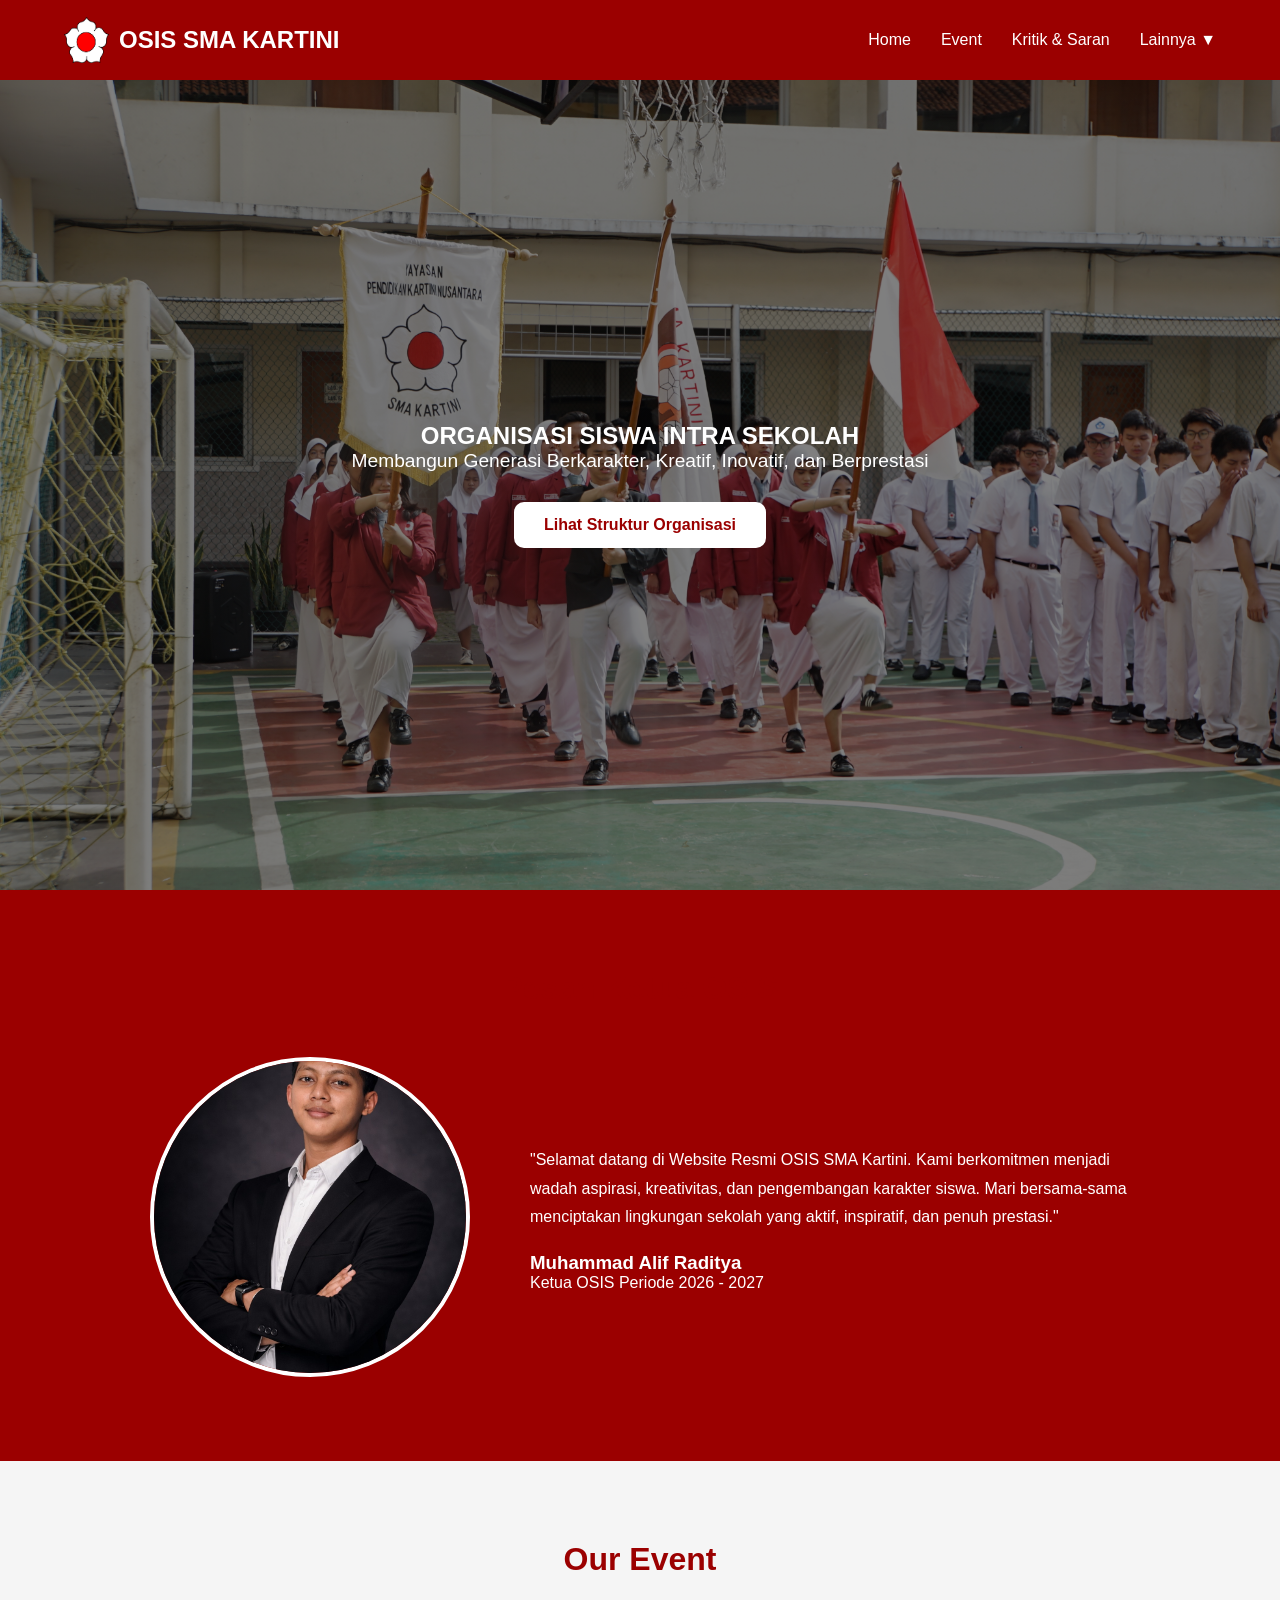
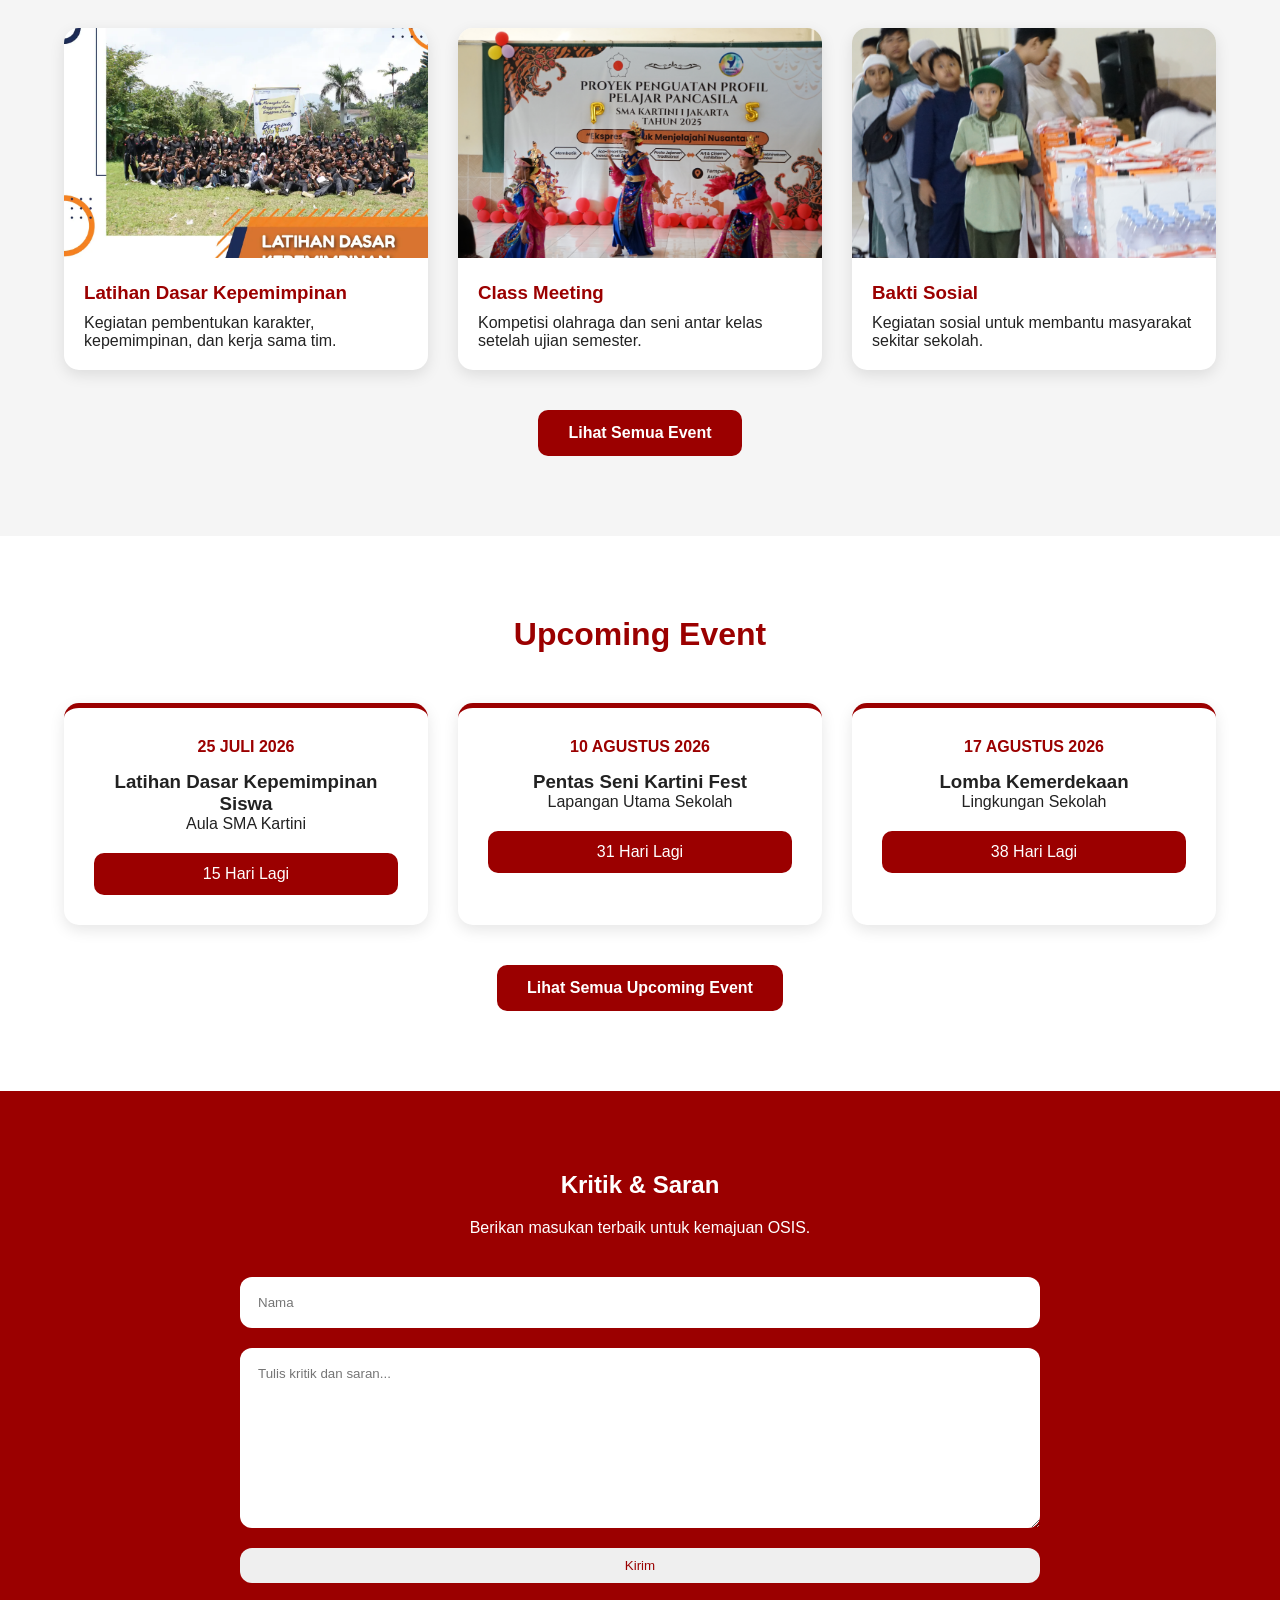
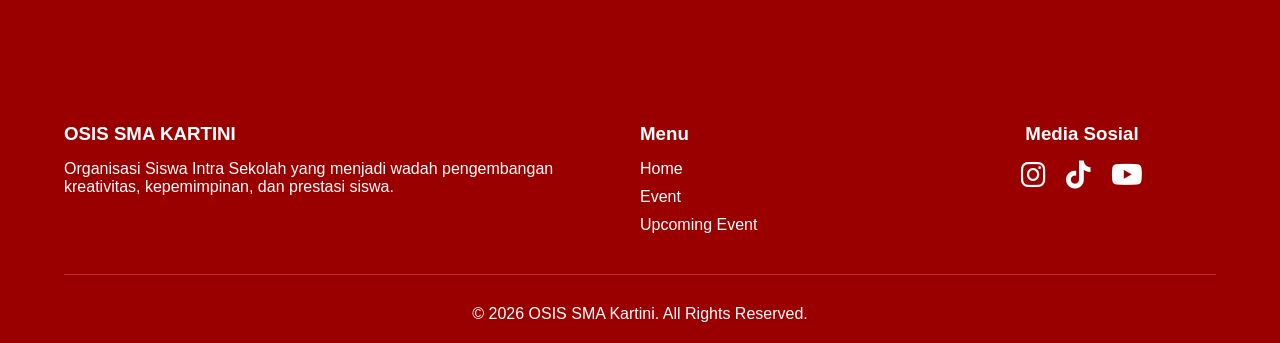
==== commit 213b3a0f: "Update index.html" ====
--- a/index.html
+++ b/index.html
@@ -91,9 +91,9 @@
 
         <div class="hero-content">
 
-            <h1>
+            <h2>
                 ORGANISASI SISWA INTRA SEKOLAH
-            </h1>
+            </h2>
 
             <p>
                 Membangun Generasi Berkarakter,
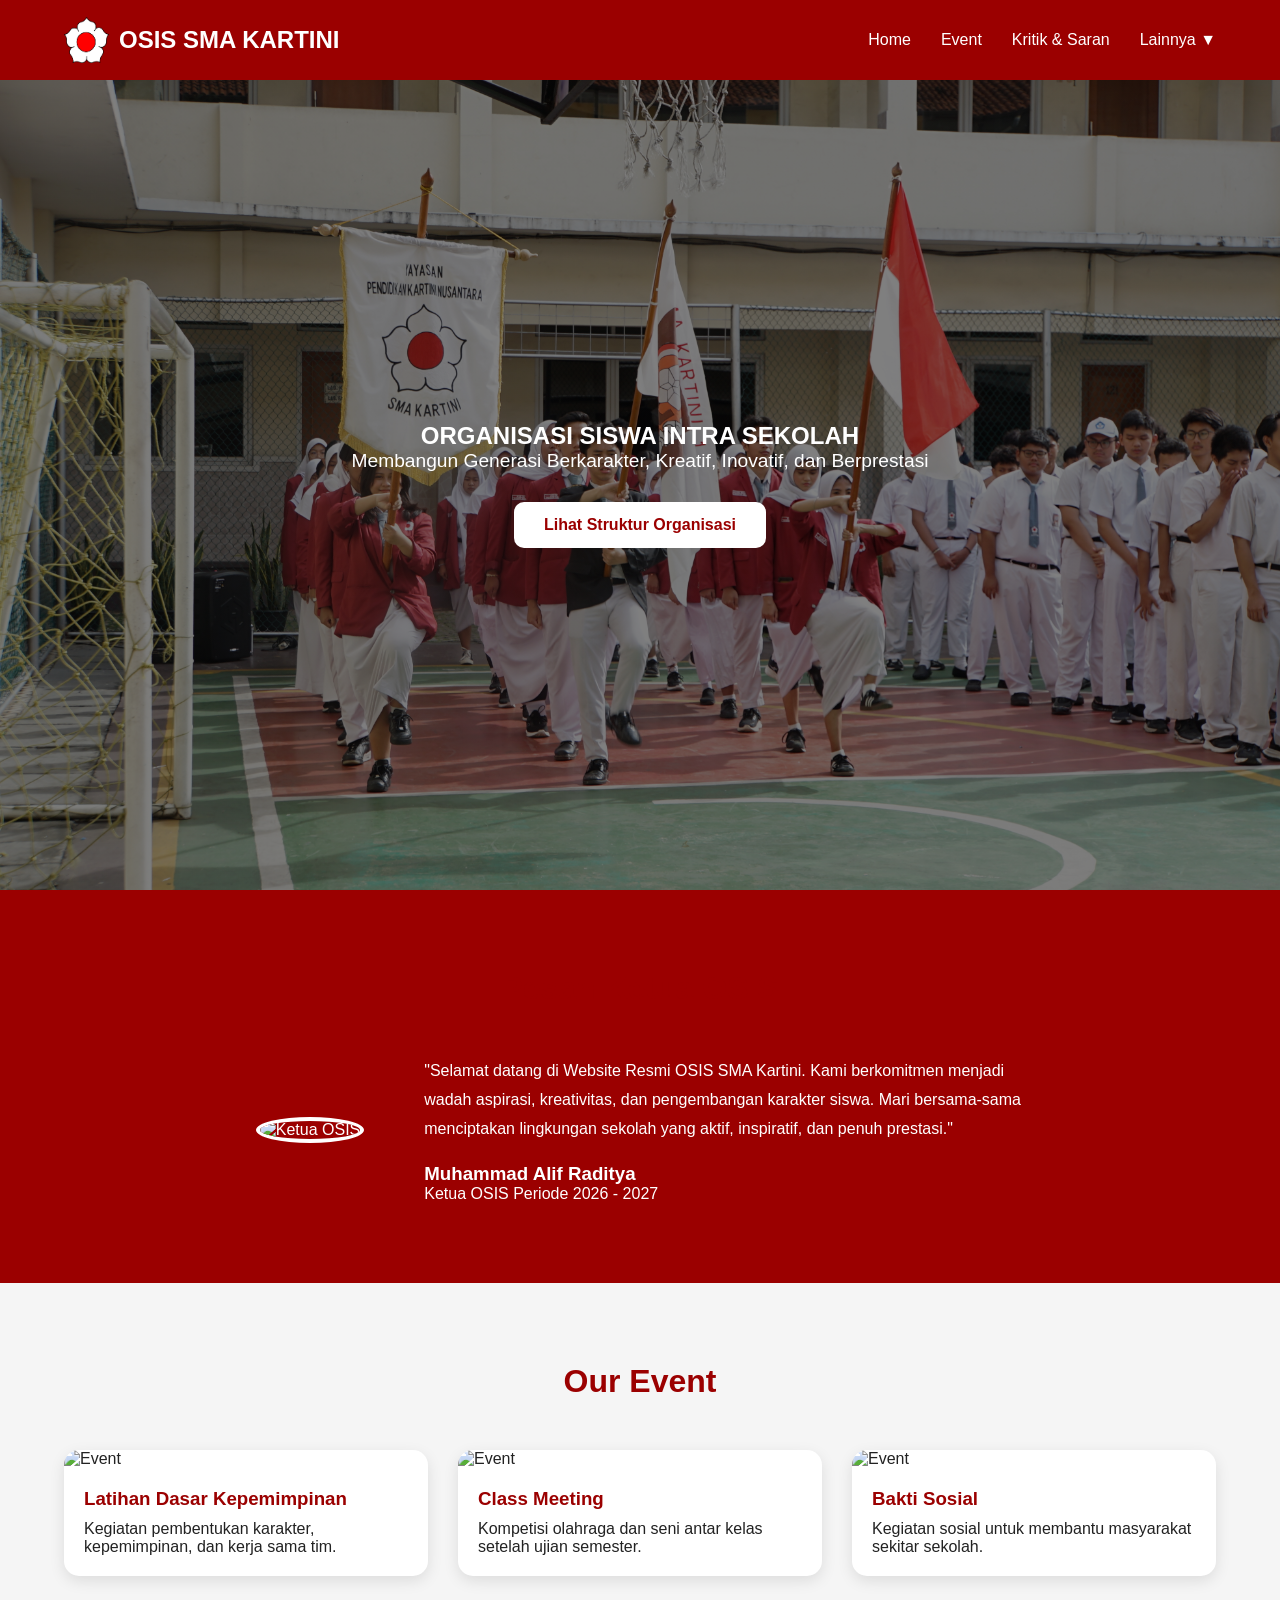
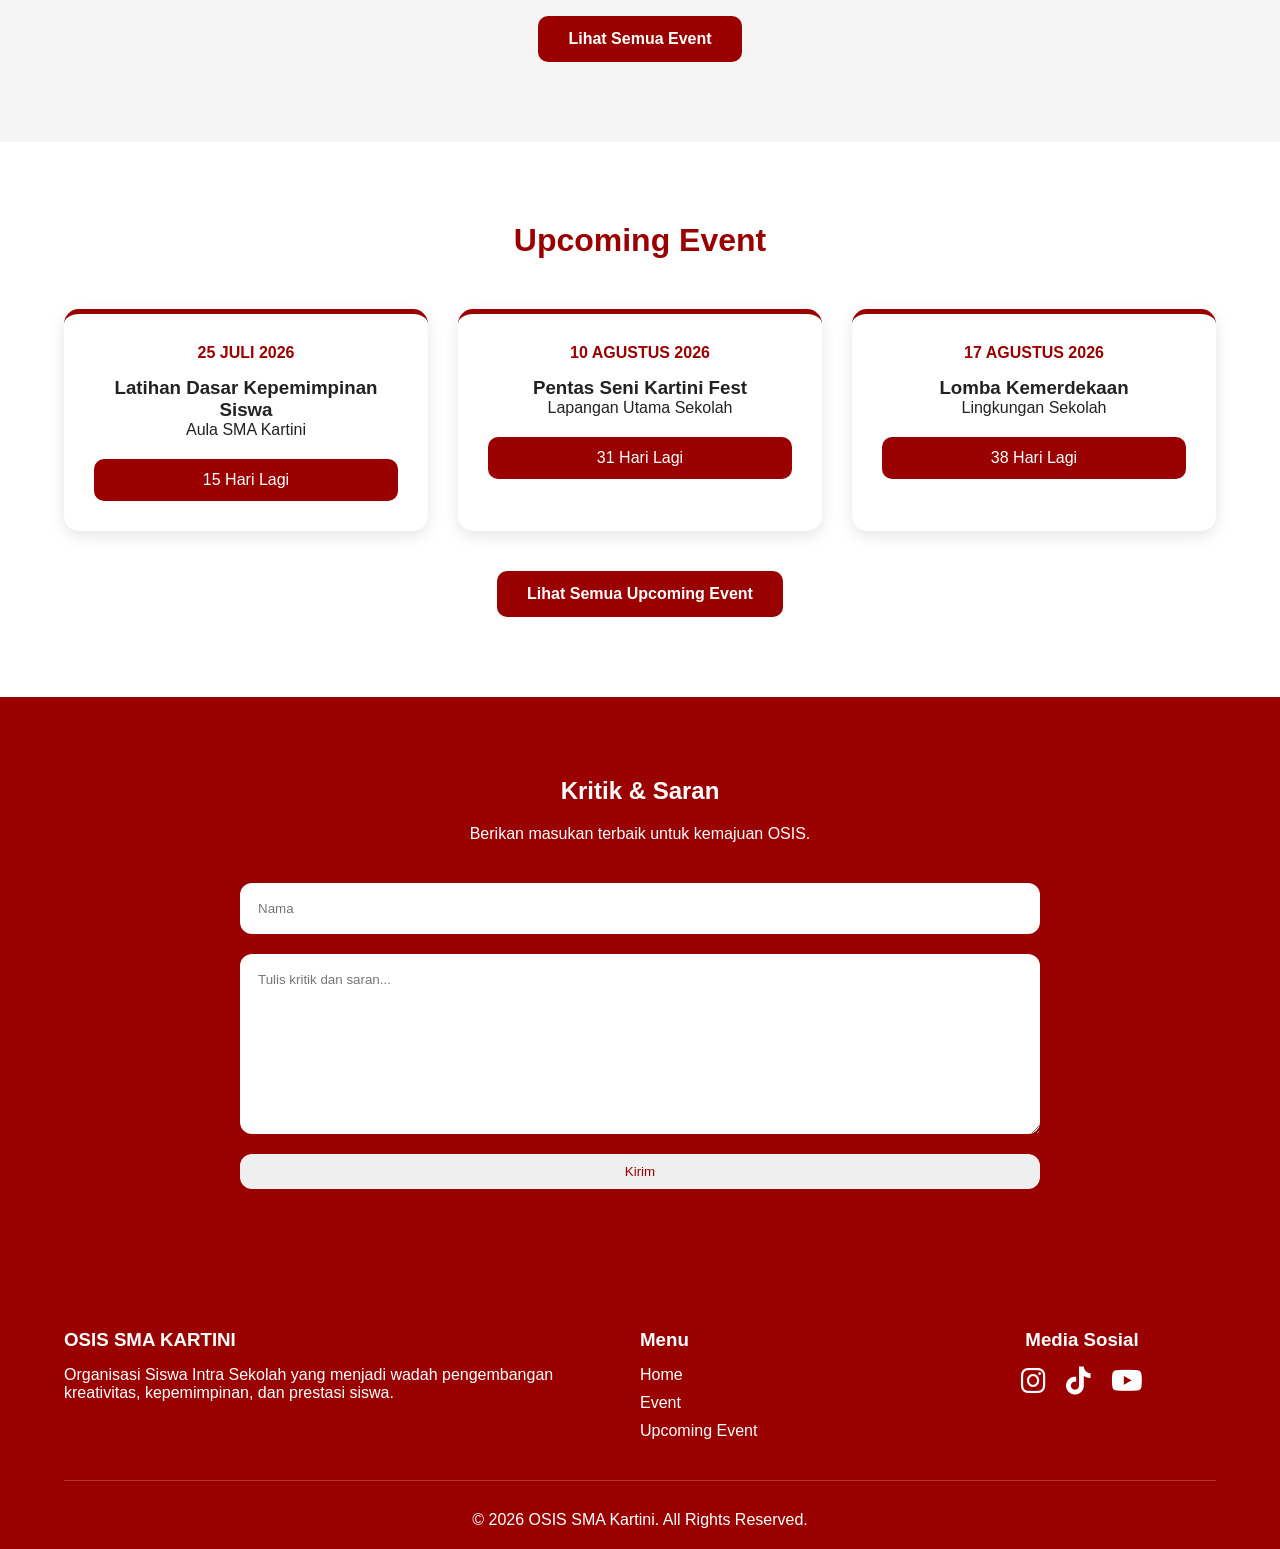
==== commit ca03dae1: "Update index.html" ====
--- a/index.html
+++ b/index.html
@@ -25,7 +25,7 @@
 <nav class="navbar">
 
 <a href="index.html" class="logo">
-    <img src="assets/icons/logo.png" alt="Logo OSIS">
+    <img src="assets/icons/logo.webp" alt="Logo OSIS">
     <h2>OSIS SMA KARTINI</h2>
 </a>
 
--- a/css/style.css
+++ b/css/style.css
@@ -171,7 +171,7 @@
         rgba(0,0,0,.5),
         rgba(0,0,0,.5)
     ),
-    url('../assets/images/Slider\ 2.JPG');
+    url('../assets/images/Slider\ 2.webp');
 
     background-size:cover;
     background-position:center;
@@ -490,4 +490,4 @@
     .footer-content{
         text-align:center;
     }
-}+}
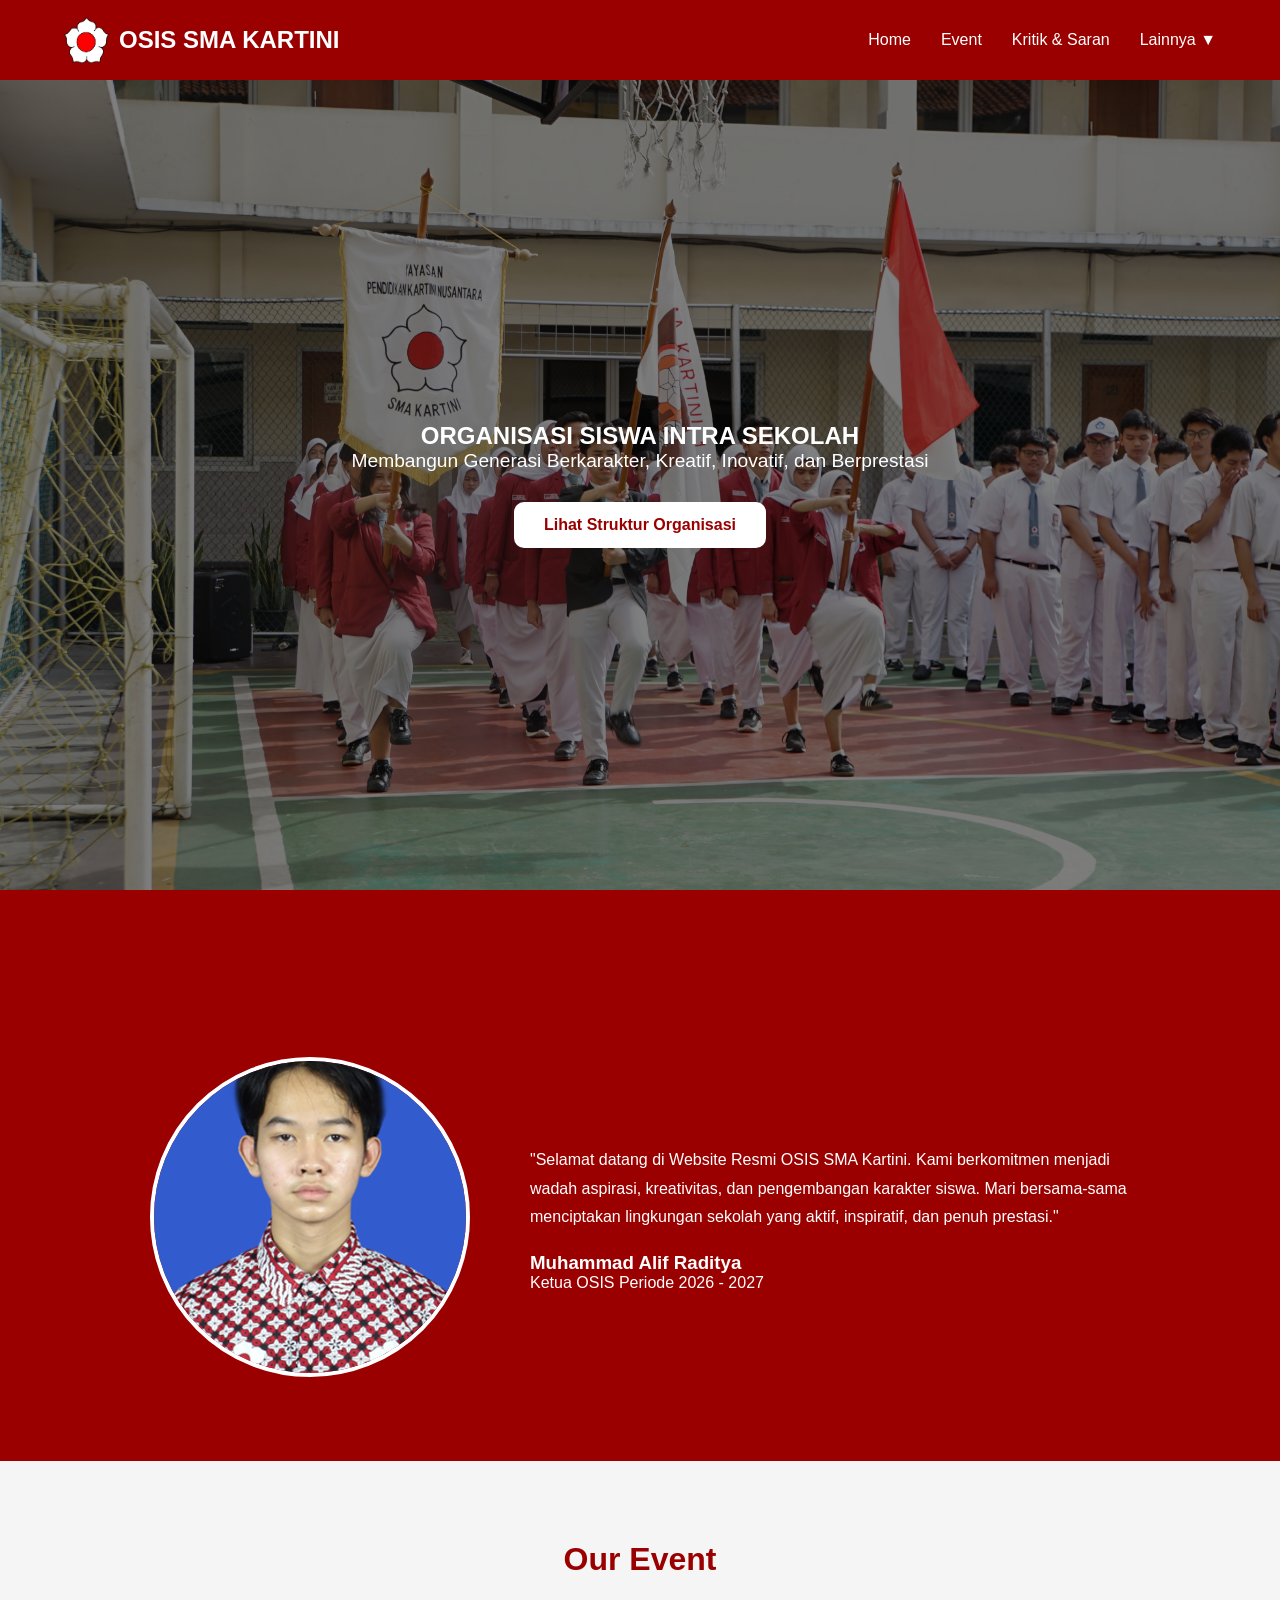
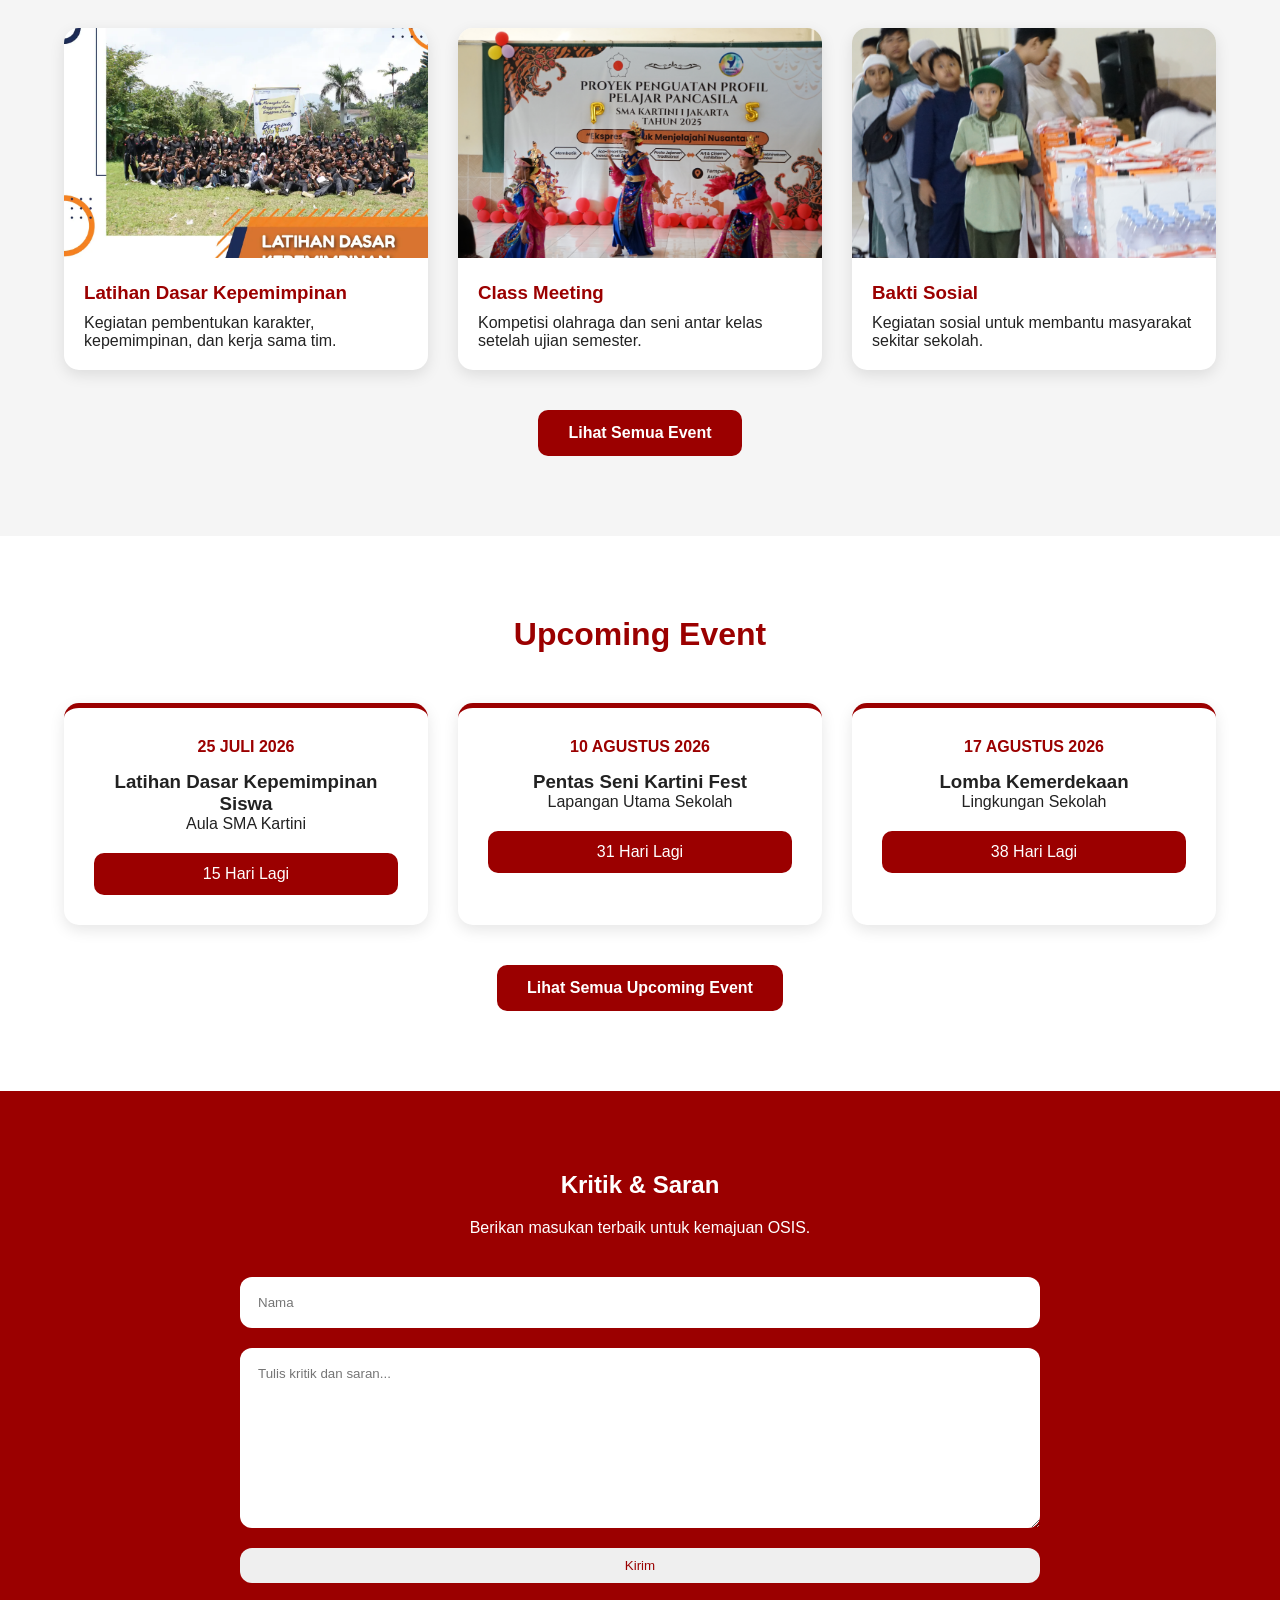
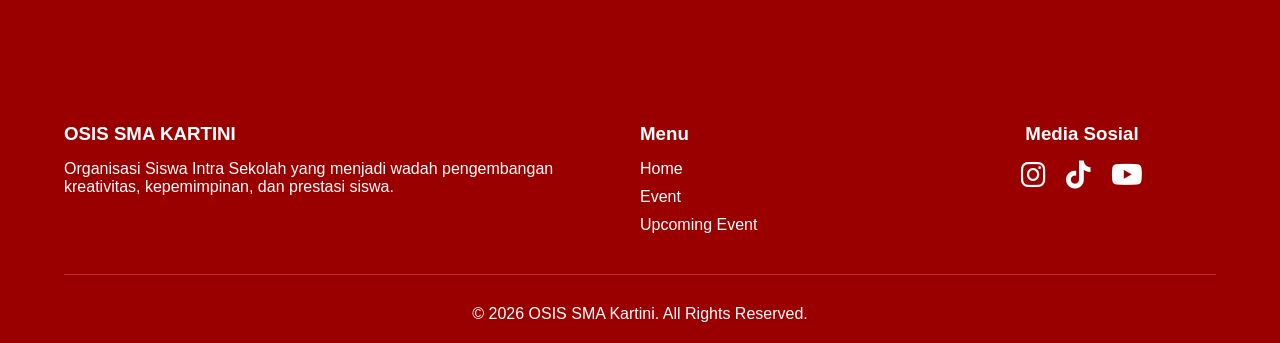
==== commit 76698124: "Update index.html" ====
--- a/index.html
+++ b/index.html
@@ -125,7 +125,7 @@
             <div class="ketua-image">
 
                 <img
-                src="assets/images/ketua.png"
+                src="assets/images/ketua.webp"
                 alt="Ketua OSIS">
 
             </div>
@@ -173,7 +173,7 @@
             <div class="event-card">
 
                 <img
-                src="assets/images/event1.jpg"
+                src="assets/images/event1.webp"
                 alt="Event">
 
                 <div class="event-content">
@@ -196,7 +196,7 @@
             <div class="event-card">
 
                 <img
-                src="assets/images/event2.jpg"
+                src="assets/images/event2.webp"
                 alt="Event">
 
                 <div class="event-content">
@@ -219,7 +219,7 @@
             <div class="event-card">
 
                 <img
-                src="assets/images/event3.jpg"
+                src="assets/images/event3.webp"
                 alt="Event">
 
                 <div class="event-content">
